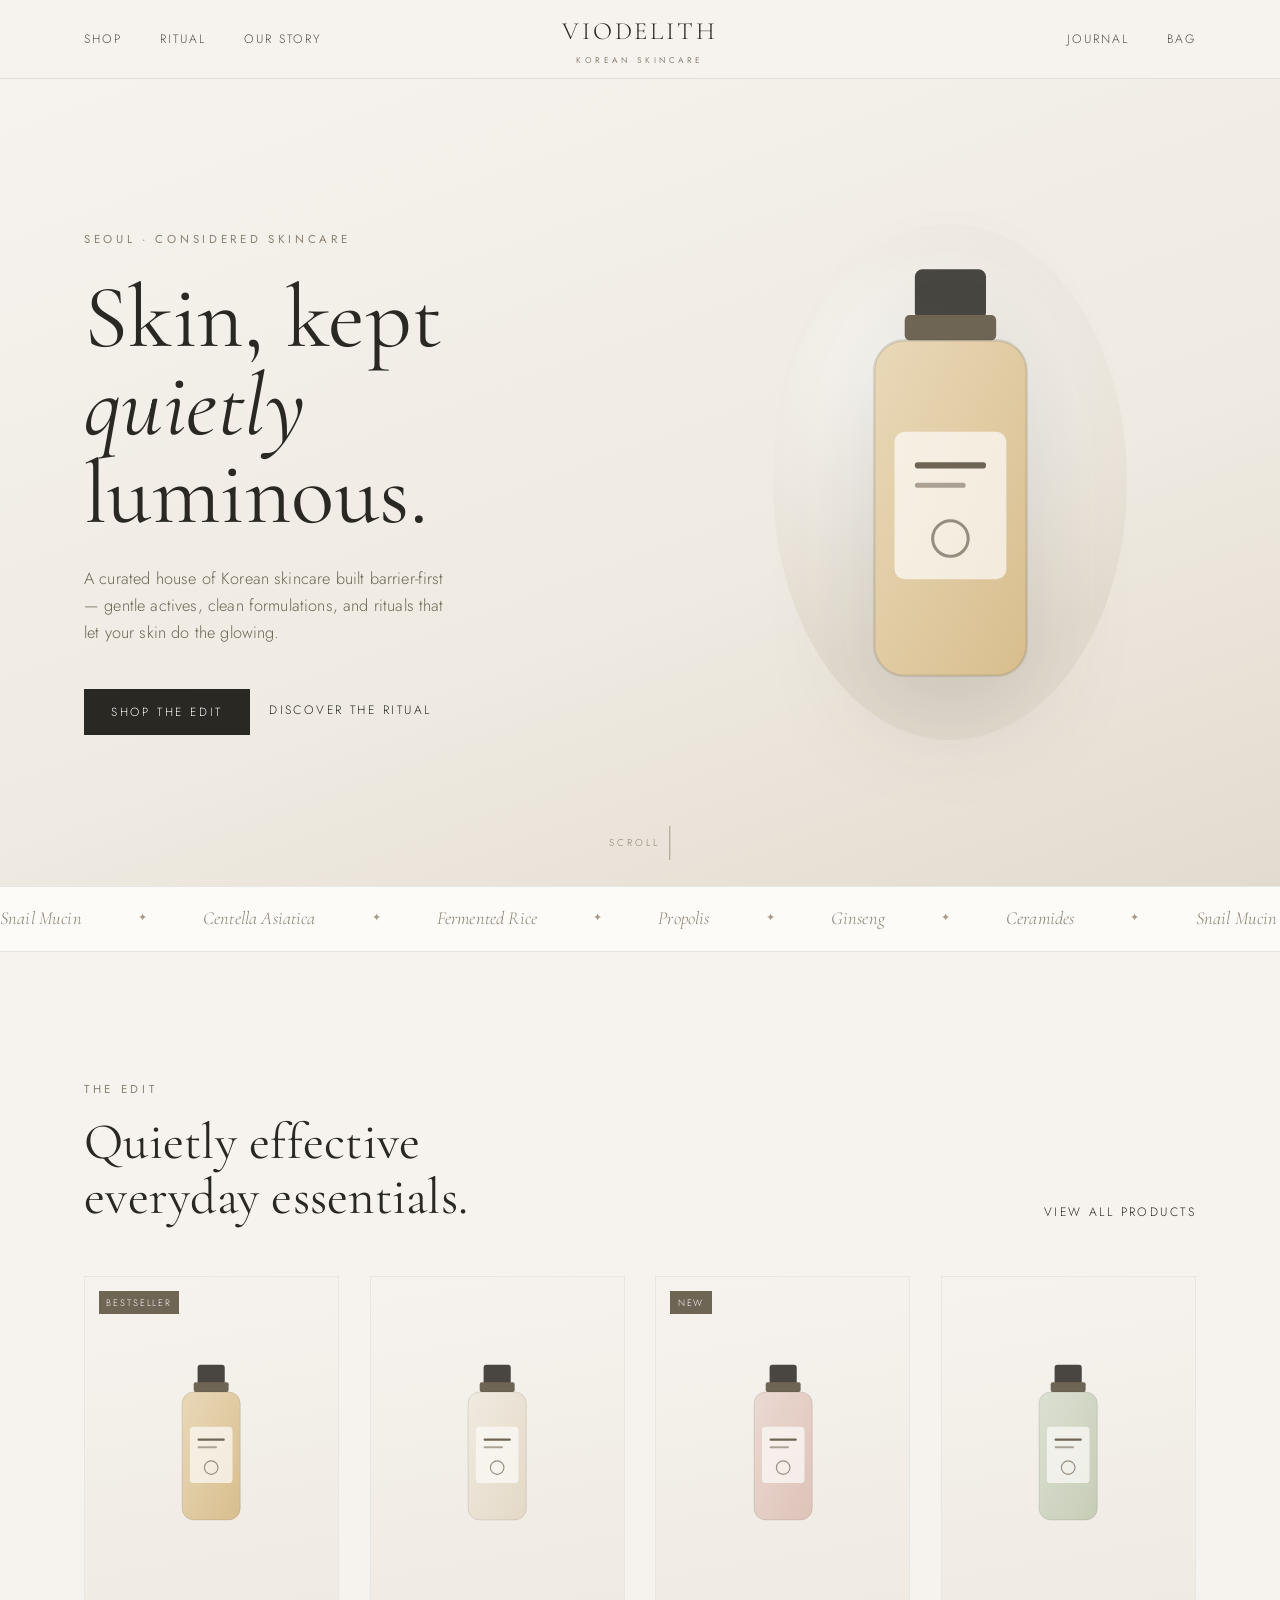
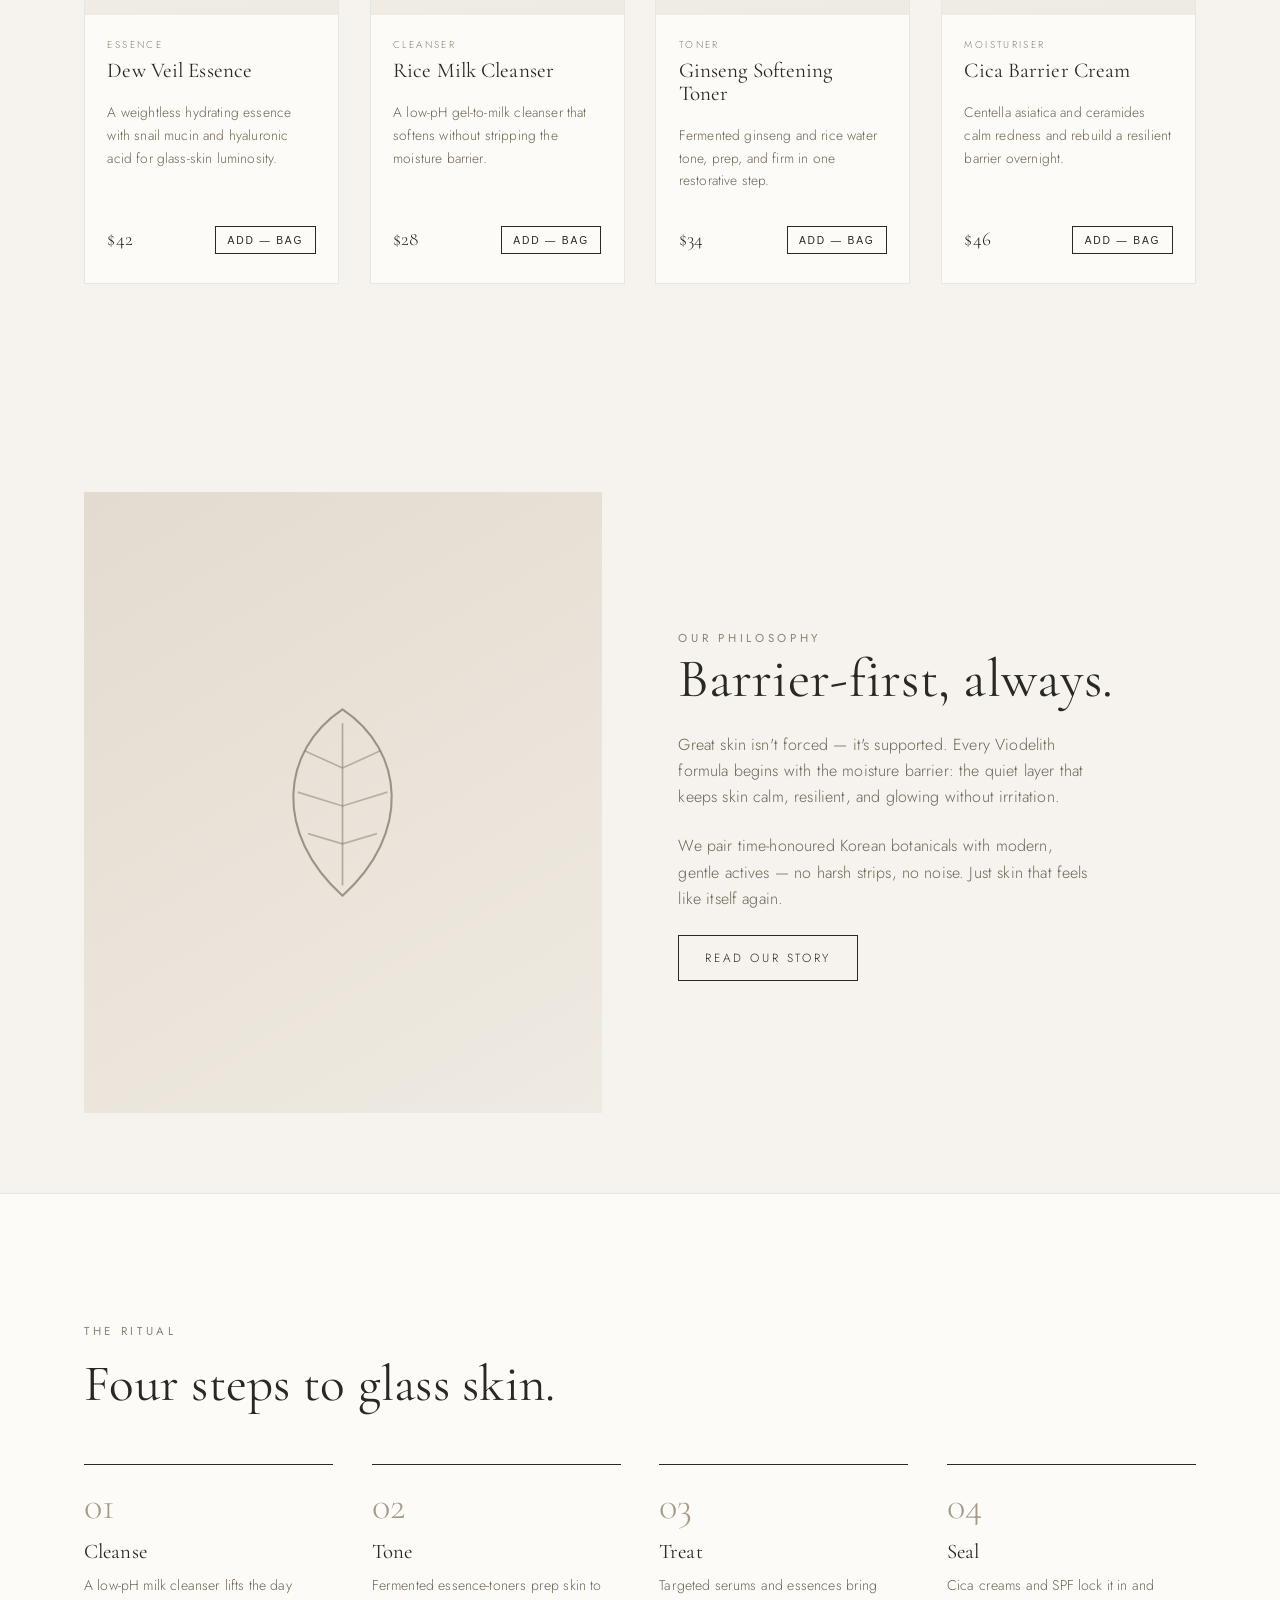
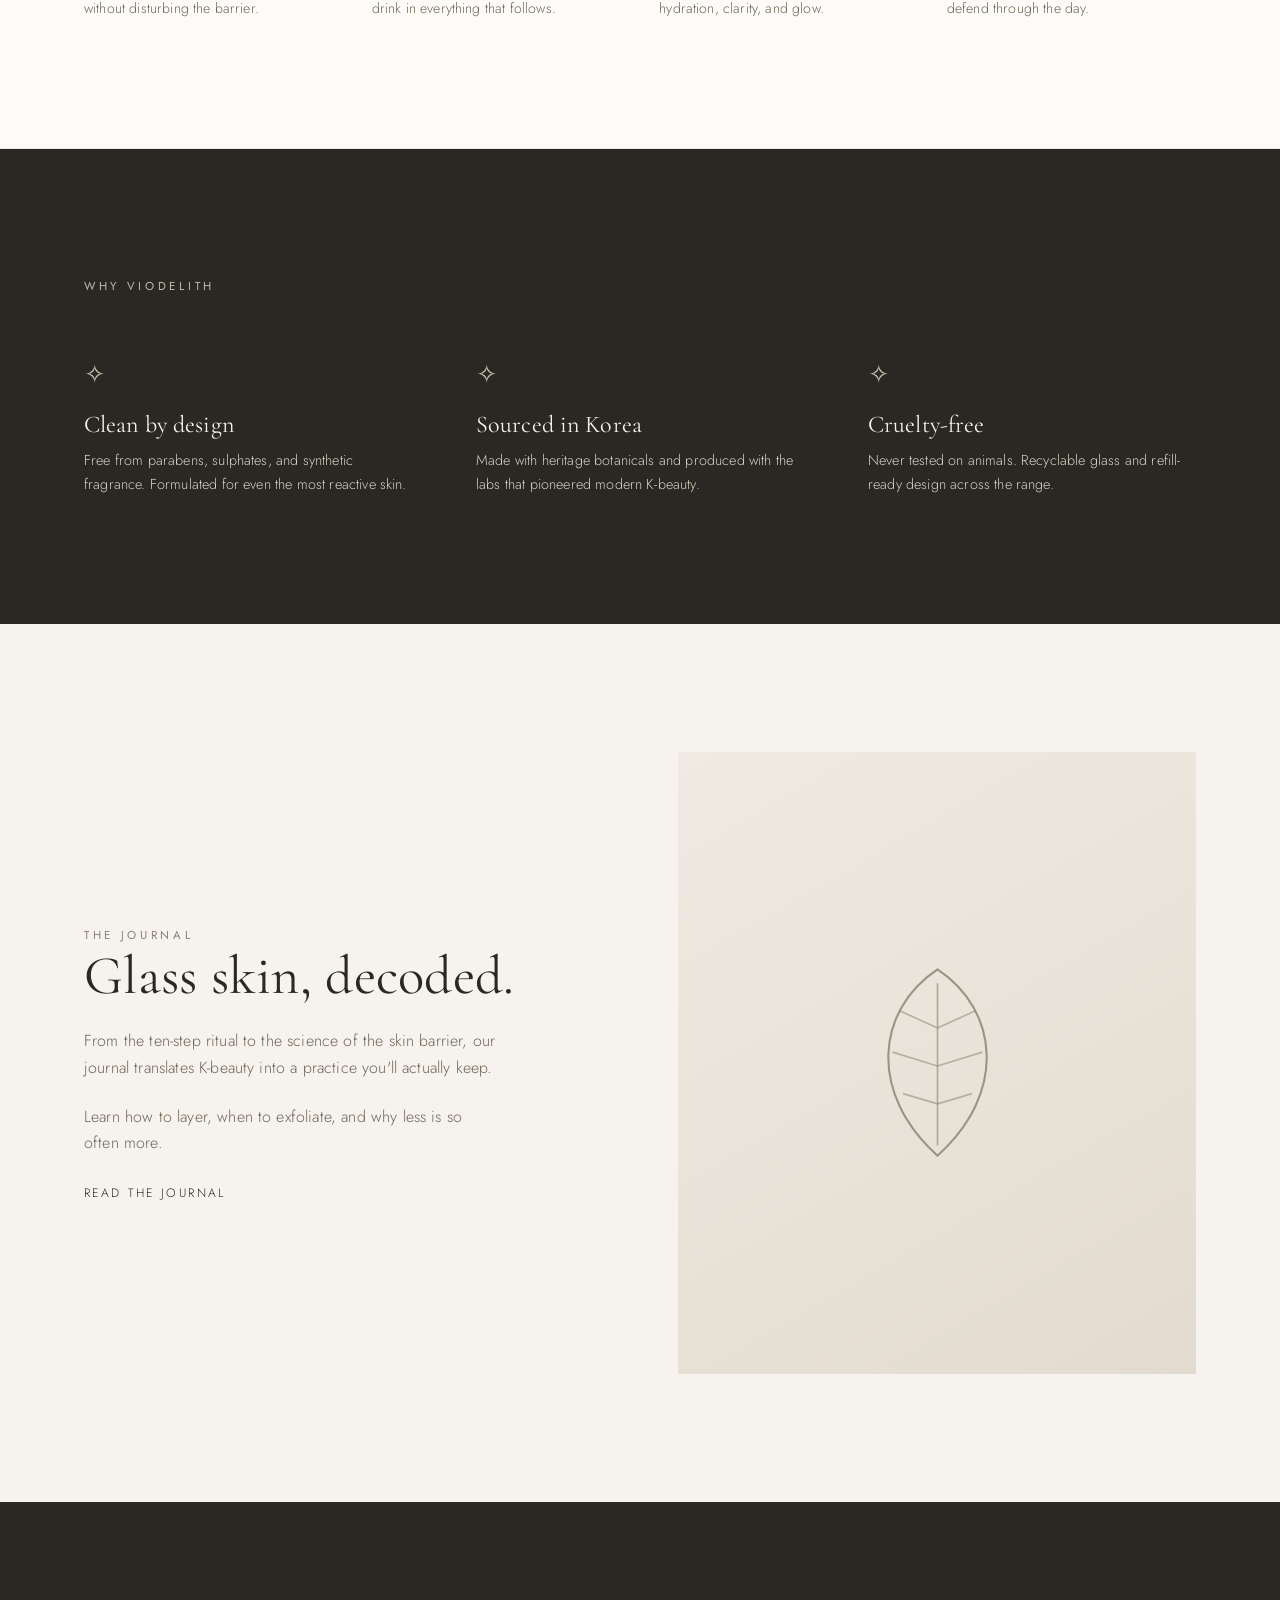
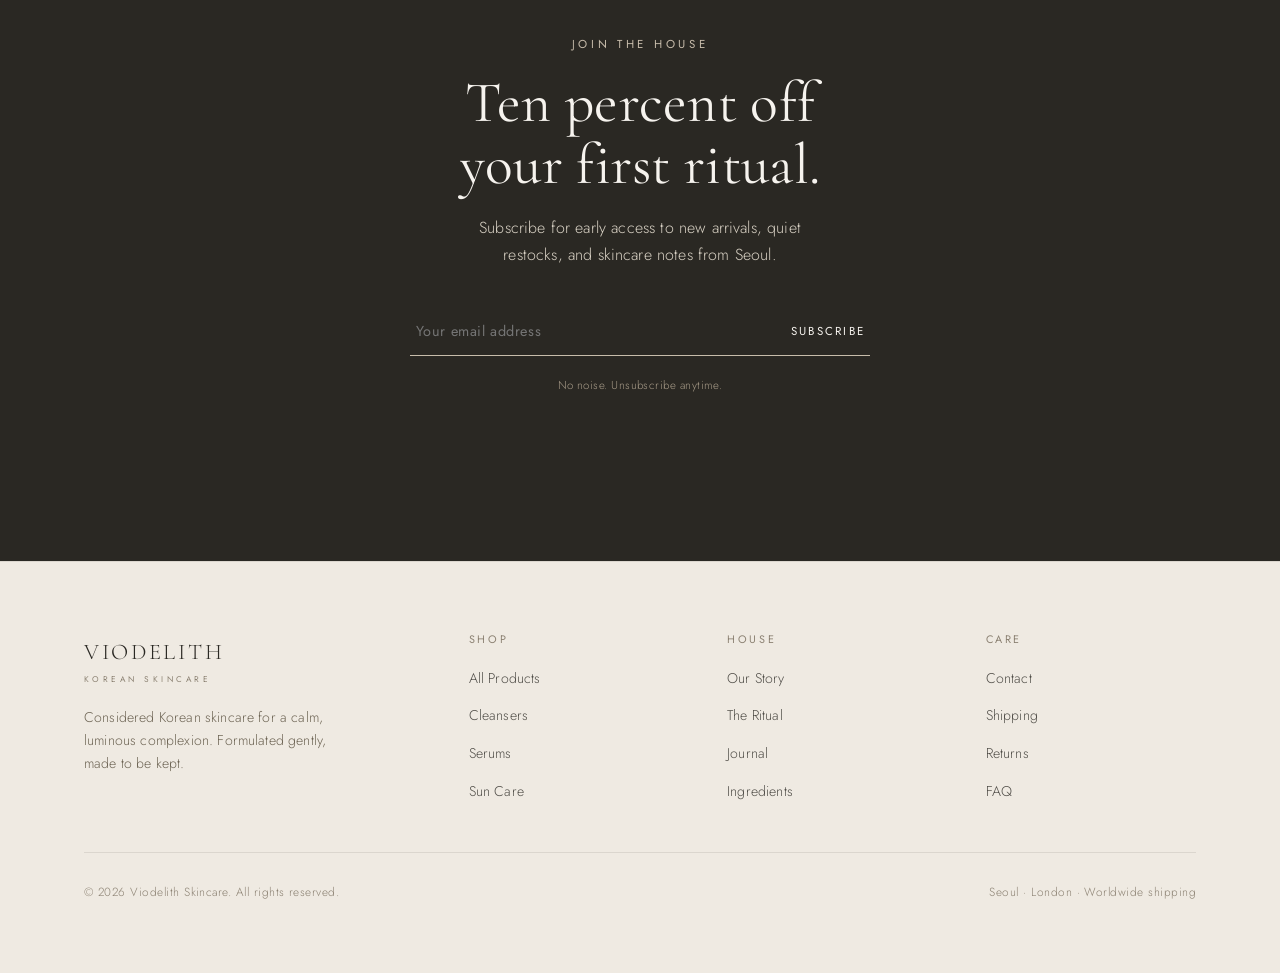
==== index.html @ bed215a4 "Add Viodelith Skincare storefront Build the initial classy, minimal storefront for Viodelith Skincar" ====
<!DOCTYPE html>
<html lang="en">
<head>
  <meta charset="UTF-8" />
  <meta name="viewport" content="width=device-width, initial-scale=1.0" />
  <title>Viodelith Skincare — Considered Korean Skincare</title>
  <meta name="description" content="Viodelith Skincare — a curated house of considered Korean skincare. Barrier-first rituals, clean formulations, quiet luxury." />
  <link rel="preconnect" href="https://fonts.googleapis.com" />
  <link rel="preconnect" href="https://fonts.gstatic.com" crossorigin />
  <link href="https://fonts.googleapis.com/css2?family=Cormorant+Garamond:ital,wght@0,400;0,500;1,400&family=Jost:wght@300;400;500&display=swap" rel="stylesheet" />
  <link rel="stylesheet" href="styles.css" />
  <link rel="icon" href="data:image/svg+xml,<svg xmlns='http://www.w3.org/2000/svg' viewBox='0 0 32 32'><text y='26' font-size='26' font-family='serif'>V</text></svg>" />
</head>
<body>

  <!-- Header -->
  <header class="site-header">
    <nav class="nav wrap" aria-label="Primary">
      <button class="nav__toggle" aria-label="Menu"><span></span><span></span><span></span></button>
      <ul class="nav__links">
        <li><a href="shop.html">Shop</a></li>
        <li><a href="index.html#ritual">Ritual</a></li>
        <li><a href="about.html">Our Story</a></li>
      </ul>
      <a class="brand" href="index.html">Viodelith<small>Korean Skincare</small></a>
      <ul class="nav__links nav__links--right">
        <li><a href="index.html#journal">Journal</a></li>
        <li><a href="shop.html">Bag<span class="cart-count" data-cart-count style="display:none">0</span></a></li>
      </ul>
    </nav>
  </header>

  <!-- Mobile menu -->
  <div class="mobile-menu">
    <ul>
      <li><a href="shop.html">Shop</a></li>
      <li><a href="index.html#ritual">Ritual</a></li>
      <li><a href="about.html">Our Story</a></li>
      <li><a href="index.html#journal">Journal</a></li>
      <li><a href="shop.html">Bag</a></li>
    </ul>
  </div>

  <main>
    <!-- Hero -->
    <section class="hero">
      <div class="hero__inner wrap">
        <div class="hero__copy">
          <span class="eyebrow">Seoul · Considered Skincare</span>
          <h1 class="hero__title">Skin, kept<br /><em>quietly</em> luminous.</h1>
          <p class="hero__lede">A curated house of Korean skincare built barrier-first — gentle actives, clean formulations, and rituals that let your skin do the glowing.</p>
          <div class="hero__actions">
            <a href="shop.html" class="btn">Shop the Edit</a>
            <a href="index.html#ritual" class="link-underline">Discover the Ritual</a>
          </div>
        </div>
        <div class="hero__art" data-bottle="amber"></div>
      </div>
      <div class="hero__scroll">Scroll</div>
    </section>

    <!-- Ticker -->
    <div class="ticker" aria-hidden="true">
      <div class="ticker__track">
        <span>Snail Mucin</span><span>Centella Asiatica</span><span>Fermented Rice</span><span>Propolis</span><span>Ginseng</span><span>Ceramides</span>
        <span>Snail Mucin</span><span>Centella Asiatica</span><span>Fermented Rice</span><span>Propolis</span><span>Ginseng</span><span>Ceramides</span>
      </div>
    </div>

    <!-- Featured products -->
    <section class="section" id="shop">
      <div class="wrap">
        <div class="section__head reveal">
          <div>
            <span class="eyebrow">The Edit</span>
            <h2>Quietly effective<br />everyday essentials.</h2>
          </div>
          <a href="shop.html" class="link-underline">View all products</a>
        </div>
        <div class="grid-products" id="featured-grid"></div>
      </div>
    </section>

    <!-- Editorial split — barrier first -->
    <section class="section section--tight">
      <div class="wrap split">
        <div class="split__media reveal" data-leaf></div>
        <div class="split__copy reveal">
          <span class="eyebrow">Our Philosophy</span>
          <h2>Barrier-first, always.</h2>
          <p>Great skin isn't forced — it's supported. Every Viodelith formula begins with the moisture barrier: the quiet layer that keeps skin calm, resilient, and glowing without irritation.</p>
          <p>We pair time-honoured Korean botanicals with modern, gentle actives — no harsh strips, no noise. Just skin that feels like itself again.</p>
          <a href="about.html" class="btn btn--ghost">Read our story</a>
        </div>
      </div>
    </section>

    <!-- Ritual steps -->
    <section class="section" id="ritual" style="background:var(--white); border-block:1px solid var(--line);">
      <div class="wrap">
        <div class="section__head reveal">
          <div>
            <span class="eyebrow">The Ritual</span>
            <h2>Four steps to glass skin.</h2>
          </div>
        </div>
        <div class="steps">
          <div class="step reveal"><div class="step__num">01</div><h3>Cleanse</h3><p>A low-pH milk cleanser lifts the day without disturbing the barrier.</p></div>
          <div class="step reveal"><div class="step__num">02</div><h3>Tone</h3><p>Fermented essence-toners prep skin to drink in everything that follows.</p></div>
          <div class="step reveal"><div class="step__num">03</div><h3>Treat</h3><p>Targeted serums and essences bring hydration, clarity, and glow.</p></div>
          <div class="step reveal"><div class="step__num">04</div><h3>Seal</h3><p>Cica creams and SPF lock it in and defend through the day.</p></div>
        </div>
      </div>
    </section>

    <!-- Values band -->
    <section class="section band">
      <div class="wrap">
        <div class="section__head reveal" style="margin-bottom:2.6rem;">
          <div><span class="eyebrow" style="color:var(--stone)">Why Viodelith</span></div>
        </div>
        <div class="values">
          <div class="value reveal"><span class="mark">✧</span><h3>Clean by design</h3><p>Free from parabens, sulphates, and synthetic fragrance. Formulated for even the most reactive skin.</p></div>
          <div class="value reveal"><span class="mark">✧</span><h3>Sourced in Korea</h3><p>Made with heritage botanicals and produced with the labs that pioneered modern K-beauty.</p></div>
          <div class="value reveal"><span class="mark">✧</span><h3>Cruelty-free</h3><p>Never tested on animals. Recyclable glass and refill-ready design across the range.</p></div>
        </div>
      </div>
    </section>

    <!-- Journal teaser -->
    <section class="section" id="journal">
      <div class="wrap split split--reverse">
        <div class="split__media reveal" data-leaf style="background:linear-gradient(150deg,var(--paper-2),var(--sand));"></div>
        <div class="split__copy reveal">
          <span class="eyebrow">The Journal</span>
          <h2>Glass skin, decoded.</h2>
          <p>From the ten-step ritual to the science of the skin barrier, our journal translates K-beauty into a practice you'll actually keep.</p>
          <p>Learn how to layer, when to exfoliate, and why less is so often more.</p>
          <a href="#" class="link-underline">Read the Journal</a>
        </div>
      </div>
    </section>

    <!-- Newsletter -->
    <section class="section band">
      <div class="wrap newsletter">
        <span class="eyebrow reveal" style="color:var(--stone)">Join the House</span>
        <h2 class="reveal" style="color:var(--paper); margin-top:1rem;">Ten percent off your first ritual.</h2>
        <p class="reveal" style="color:#d8d1c4;">Subscribe for early access to new arrivals, quiet restocks, and skincare notes from Seoul.</p>
        <form class="newsletter__form reveal" style="border-color:var(--stone);">
          <input type="email" placeholder="Your email address" aria-label="Email address" required style="color:var(--paper);" />
          <button type="submit" style="color:var(--paper);">Subscribe</button>
        </form>
        <p class="newsletter__note reveal" style="color:var(--clay);">No noise. Unsubscribe anytime.</p>
      </div>
    </section>
  </main>

  <!-- Footer -->
  <footer class="site-footer">
    <div class="wrap">
      <div class="footer__grid">
        <div class="footer__brand">
          <a class="brand" href="index.html" style="text-align:left;">Viodelith<small>Korean Skincare</small></a>
          <p>Considered Korean skincare for a calm, luminous complexion. Formulated gently, made to be kept.</p>
        </div>
        <div class="footer__col"><h4>Shop</h4><ul><li><a href="shop.html">All Products</a></li><li><a href="shop.html">Cleansers</a></li><li><a href="shop.html">Serums</a></li><li><a href="shop.html">Sun Care</a></li></ul></div>
        <div class="footer__col"><h4>House</h4><ul><li><a href="about.html">Our Story</a></li><li><a href="index.html#ritual">The Ritual</a></li><li><a href="index.html#journal">Journal</a></li><li><a href="#">Ingredients</a></li></ul></div>
        <div class="footer__col"><h4>Care</h4><ul><li><a href="#">Contact</a></li><li><a href="#">Shipping</a></li><li><a href="#">Returns</a></li><li><a href="#">FAQ</a></li></ul></div>
      </div>
      <div class="footer__bottom">
        <span>© <span id="year">2026</span> Viodelith Skincare. All rights reserved.</span>
        <span>Seoul · London · Worldwide shipping</span>
      </div>
    </div>
  </footer>

  <script src="script.js"></script>
</body>
</html>
---- styles.css ----
/* =========================================================
   Viodelith Skincare — Core Styles
   A classy, minimal K-beauty storefront.
   Neutral, warm-paper palette. Serif display + clean sans.
   ========================================================= */

:root {
  /* Palette — warm neutrals */
  --paper:      #F6F3EE;
  --paper-2:    #EFEAE2;
  --sand:       #E3DBCF;
  --stone:      #C7BCAB;
  --clay:       #A79B88;
  --taupe:      #8B8172;
  --ink:        #2A2823;
  --ink-soft:   #55504733;
  --line:       #2a28231a;
  --accent:     #6E6555; /* muted bronze-taupe */
  --white:      #FCFBF8;

  /* Type */
  --serif: "Cormorant Garamond", "Cormorant", Georgia, "Times New Roman", serif;
  --sans:  "Jost", "Inter", system-ui, -apple-system, "Segoe UI", sans-serif;

  /* Metrics */
  --wrap: 1240px;
  --gutter: clamp(1.25rem, 5vw, 4rem);
  --radius: 2px;
  --ease: cubic-bezier(0.22, 1, 0.36, 1);
}

* { box-sizing: border-box; }

html { scroll-behavior: smooth; }

body {
  margin: 0;
  background: var(--paper);
  color: var(--ink);
  font-family: var(--sans);
  font-size: 16px;
  line-height: 1.65;
  font-weight: 300;
  letter-spacing: 0.01em;
  -webkit-font-smoothing: antialiased;
  text-rendering: optimizeLegibility;
}

img { max-width: 100%; display: block; }

a { color: inherit; text-decoration: none; }

h1, h2, h3, h4 {
  font-family: var(--serif);
  font-weight: 400;
  line-height: 1.08;
  margin: 0;
  letter-spacing: 0.005em;
}

.wrap {
  max-width: var(--wrap);
  margin-inline: auto;
  padding-inline: var(--gutter);
}

.eyebrow {
  font-family: var(--sans);
  font-size: 0.72rem;
  letter-spacing: 0.32em;
  text-transform: uppercase;
  font-weight: 400;
  color: var(--taupe);
}

/* ---------- Buttons ---------- */
.btn {
  display: inline-flex;
  align-items: center;
  gap: 0.6em;
  font-family: var(--sans);
  font-size: 0.74rem;
  letter-spacing: 0.22em;
  text-transform: uppercase;
  padding: 1.05em 2.2em;
  border: 1px solid var(--ink);
  background: var(--ink);
  color: var(--white);
  cursor: pointer;
  transition: background .5s var(--ease), color .5s var(--ease), border-color .5s var(--ease);
}
.btn:hover { background: transparent; color: var(--ink); }

.btn--ghost {
  background: transparent;
  color: var(--ink);
  border-color: var(--ink);
}
.btn--ghost:hover { background: var(--ink); color: var(--white); }

.link-underline {
  position: relative;
  font-size: 0.76rem;
  letter-spacing: 0.2em;
  text-transform: uppercase;
  padding-bottom: 3px;
}
.link-underline::after {
  content: "";
  position: absolute;
  left: 0; bottom: 0;
  width: 100%; height: 1px;
  background: currentColor;
  transform: scaleX(0);
  transform-origin: right;
  transition: transform .5s var(--ease);
}
.link-underline:hover::after { transform: scaleX(1); transform-origin: left; }

/* =========================================================
   Header
   ========================================================= */
.site-header {
  position: sticky;
  top: 0;
  z-index: 50;
  background: color-mix(in srgb, var(--paper) 85%, transparent);
  backdrop-filter: blur(12px);
  border-bottom: 1px solid var(--line);
}
.nav {
  display: grid;
  grid-template-columns: 1fr auto 1fr;
  align-items: center;
  height: 78px;
}
.nav__links {
  display: flex;
  gap: 2.4rem;
  list-style: none;
  margin: 0; padding: 0;
  font-size: 0.76rem;
  letter-spacing: 0.16em;
  text-transform: uppercase;
}
.nav__links a { position: relative; padding: 4px 0; color: var(--ink); opacity: .8; transition: opacity .3s; }
.nav__links a:hover { opacity: 1; }
.nav__links--right { justify-content: flex-end; }

.brand {
  font-family: var(--serif);
  font-size: 1.55rem;
  letter-spacing: 0.12em;
  text-align: center;
  text-transform: uppercase;
  white-space: nowrap;
}
.brand small {
  display: block;
  font-family: var(--sans);
  font-size: 0.52rem;
  letter-spacing: 0.42em;
  color: var(--taupe);
  margin-top: 2px;
  font-weight: 400;
}

.nav__toggle { display: none; }
.mobile-menu { display: none; }

/* =========================================================
   Hero
   ========================================================= */
.hero {
  position: relative;
  min-height: 88vh;
  display: flex;
  align-items: center;
  overflow: hidden;
  background: linear-gradient(160deg, var(--paper) 0%, var(--paper-2) 60%, var(--sand) 100%);
}
.hero__inner {
  display: grid;
  grid-template-columns: 1.05fr 0.95fr;
  gap: clamp(2rem, 6vw, 6rem);
  align-items: center;
  width: 100%;
  padding-block: clamp(3rem, 8vw, 6rem);
}
.hero__copy .eyebrow { display: block; margin-bottom: 1.6rem; }
.hero__title {
  font-size: clamp(2.8rem, 7vw, 5.6rem);
  line-height: 0.98;
}
.hero__title em { font-style: italic; }
.hero__lede {
  max-width: 40ch;
  margin: 1.8rem 0 2.6rem;
  color: var(--accent);
  font-size: 1.02rem;
}
.hero__actions { display: flex; gap: 1.2rem; flex-wrap: wrap; align-items: center; }

.hero__art {
  position: relative;
  aspect-ratio: 4 / 5;
  display: flex;
  align-items: center;
  justify-content: center;
}
.hero__art .bottle { width: min(62%, 340px); height: auto; filter: drop-shadow(0 30px 50px rgba(42,40,35,.15)); }
.hero__art::before {
  content: "";
  position: absolute;
  inset: 8% 14%;
  border-radius: 50%;
  background: radial-gradient(circle at 40% 30%, var(--white), var(--sand) 70%);
  z-index: 0;
}
.hero__art .bottle { position: relative; z-index: 1; }

.hero__scroll {
  position: absolute;
  bottom: 1.6rem;
  left: 50%;
  transform: translateX(-50%);
  font-size: 0.62rem;
  letter-spacing: 0.3em;
  text-transform: uppercase;
  color: var(--taupe);
  display: flex;
  align-items: center;
  gap: .6rem;
}
.hero__scroll::after { content: ""; width: 1px; height: 34px; background: var(--clay); animation: drop 2.2s var(--ease) infinite; }
@keyframes drop { 0%,100% { transform: scaleY(.3); opacity:.3; } 50% { transform: scaleY(1); opacity: 1;} }

/* =========================================================
   Marquee ticker
   ========================================================= */
.ticker {
  border-block: 1px solid var(--line);
  overflow: hidden;
  background: var(--white);
}
.ticker__track {
  display: flex;
  gap: 3.5rem;
  white-space: nowrap;
  padding-block: 1.05rem;
  animation: scroll-x 34s linear infinite;
}
.ticker__track span {
  font-family: var(--serif);
  font-size: 1.15rem;
  font-style: italic;
  color: var(--taupe);
  display: inline-flex;
  align-items: center;
  gap: 3.5rem;
}
.ticker__track span::after { content: "✦"; font-style: normal; font-size: .7rem; color: var(--clay); }
@keyframes scroll-x { to { transform: translateX(-50%); } }

/* =========================================================
   Section scaffolding
   ========================================================= */
.section { padding-block: clamp(4rem, 10vw, 8rem); }
.section--tight { padding-block: clamp(3rem, 7vw, 5rem); }

.section__head {
  display: flex;
  align-items: flex-end;
  justify-content: space-between;
  gap: 2rem;
  margin-bottom: 3.2rem;
  flex-wrap: wrap;
}
.section__head h2 { font-size: clamp(2rem, 4.5vw, 3.2rem); }
.section__head .eyebrow { display: block; margin-bottom: 1rem; }

/* =========================================================
   Product grid
   ========================================================= */
.grid-products {
  display: grid;
  grid-template-columns: repeat(4, 1fr);
  gap: clamp(1rem, 2.4vw, 2rem);
}
.card {
  background: var(--white);
  border: 1px solid var(--line);
  display: flex;
  flex-direction: column;
  transition: transform .6s var(--ease), box-shadow .6s var(--ease);
}
.card:hover { transform: translateY(-6px); box-shadow: 0 26px 50px -30px rgba(42,40,35,.35); }
.card__media {
  position: relative;
  aspect-ratio: 3 / 4;
  display: flex;
  align-items: center;
  justify-content: center;
  background: linear-gradient(170deg, var(--paper) 0%, var(--paper-2) 100%);
  overflow: hidden;
}
.card__media .bottle { width: 46%; transition: transform .8s var(--ease); }
.card:hover .card__media .bottle { transform: translateY(-6px) scale(1.04); }
.card__tag {
  position: absolute;
  top: 14px; left: 14px;
  font-size: 0.58rem;
  letter-spacing: 0.2em;
  text-transform: uppercase;
  color: var(--white);
  background: var(--accent);
  padding: .4em .8em;
}
.card__body { padding: 1.4rem 1.4rem 1.7rem; display: flex; flex-direction: column; gap: .35rem; flex: 1; }
.card__cat { font-size: 0.62rem; letter-spacing: 0.24em; text-transform: uppercase; color: var(--taupe); }
.card__name { font-family: var(--serif); font-size: 1.32rem; }
.card__desc { font-size: 0.86rem; color: var(--accent); flex: 1; }
.card__foot { display: flex; align-items: center; justify-content: space-between; margin-top: .8rem; }
.card__price { font-family: var(--serif); font-size: 1.2rem; }
.card__add {
  font-size: 0.64rem;
  letter-spacing: 0.18em;
  text-transform: uppercase;
  border: 1px solid var(--ink);
  background: transparent;
  color: var(--ink);
  padding: .7em 1.1em;
  cursor: pointer;
  transition: background .4s var(--ease), color .4s var(--ease);
}
.card__add:hover { background: var(--ink); color: var(--white); }

/* =========================================================
   Editorial split
   ========================================================= */
.split {
  display: grid;
  grid-template-columns: 1fr 1fr;
  align-items: center;
  gap: clamp(2rem, 6vw, 5rem);
}
.split--reverse .split__media { order: 2; }
.split__media {
  aspect-ratio: 5 / 6;
  background: linear-gradient(150deg, var(--sand), var(--paper-2));
  position: relative;
  display: flex;
  align-items: center;
  justify-content: center;
}
.split__media .leaf { width: 40%; opacity: .9; }
.split__copy h2 { font-size: clamp(2rem, 4.5vw, 3.4rem); margin-bottom: 1.4rem; }
.split__copy p { color: var(--accent); margin: 0 0 1.4rem; max-width: 46ch; }

/* ---------- Ritual steps ---------- */
.steps { display: grid; grid-template-columns: repeat(4, 1fr); gap: clamp(1.4rem, 3vw, 2.6rem); }
.step { border-top: 1px solid var(--ink); padding-top: 1.4rem; }
.step__num { font-family: var(--serif); font-size: 2.4rem; color: var(--clay); line-height: 1; }
.step h3 { font-size: 1.3rem; margin: 1rem 0 .6rem; }
.step p { font-size: 0.88rem; color: var(--accent); margin: 0; }

/* =========================================================
   Values band
   ========================================================= */
.band { background: var(--ink); color: var(--paper); }
.band .values { display: grid; grid-template-columns: repeat(3, 1fr); gap: clamp(2rem,5vw,4rem); }
.value h3 { font-size: 1.5rem; margin-bottom: .7rem; color: var(--paper); }
.value p { color: #d8d1c4; font-size: 0.9rem; margin: 0; }
.value .mark { font-size: 1.6rem; color: var(--stone); margin-bottom: 1rem; display: block; }

/* =========================================================
   Newsletter
   ========================================================= */
.newsletter { text-align: center; }
.newsletter h2 { font-size: clamp(2.2rem, 5vw, 3.6rem); max-width: 16ch; margin-inline: auto; }
.newsletter p { color: var(--accent); max-width: 42ch; margin: 1.2rem auto 2.4rem; }
.newsletter__form {
  display: flex;
  max-width: 460px;
  margin-inline: auto;
  border-bottom: 1px solid var(--ink);
}
.newsletter__form input {
  flex: 1;
  border: 0;
  background: transparent;
  padding: 1em .4em;
  font-family: var(--sans);
  font-size: 0.9rem;
  color: var(--ink);
  letter-spacing: .04em;
}
.newsletter__form input:focus { outline: none; }
.newsletter__form button {
  border: 0;
  background: transparent;
  font-family: var(--sans);
  font-size: 0.72rem;
  letter-spacing: 0.2em;
  text-transform: uppercase;
  cursor: pointer;
  color: var(--ink);
  padding: 0 .4em;
}
.newsletter__note { font-size: .72rem; color: var(--taupe); margin-top: 1.2rem; letter-spacing: .04em; }

/* =========================================================
   Footer
   ========================================================= */
.site-footer { background: var(--paper-2); border-top: 1px solid var(--line); padding-block: clamp(3rem,6vw,4.5rem); }
.footer__grid {
  display: grid;
  grid-template-columns: 1.6fr 1fr 1fr 1fr;
  gap: clamp(1.6rem, 4vw, 3rem);
  margin-bottom: 3rem;
}
.footer__brand .brand { text-align: left; font-size: 1.4rem; }
.footer__brand p { color: var(--accent); font-size: .88rem; max-width: 32ch; margin-top: 1.2rem; }
.footer col, .footer__col h4 {
  font-family: var(--sans);
  font-size: 0.68rem;
  letter-spacing: 0.24em;
  text-transform: uppercase;
  color: var(--taupe);
  margin-bottom: 1.2rem;
  font-weight: 400;
}
.footer__col ul { list-style: none; margin: 0; padding: 0; display: grid; gap: .7rem; }
.footer__col a { font-size: 0.88rem; color: var(--ink); opacity: .8; transition: opacity .3s; }
.footer__col a:hover { opacity: 1; }
.footer__bottom {
  display: flex;
  justify-content: space-between;
  align-items: center;
  border-top: 1px solid var(--line);
  padding-top: 1.8rem;
  font-size: 0.74rem;
  color: var(--taupe);
  letter-spacing: .04em;
  flex-wrap: wrap;
  gap: 1rem;
}

/* =========================================================
   Page hero (interior pages)
   ========================================================= */
.page-hero {
  padding-block: clamp(3.5rem, 8vw, 6rem) clamp(2rem,4vw,3rem);
  text-align: center;
  background: linear-gradient(160deg, var(--paper) 0%, var(--paper-2) 100%);
  border-bottom: 1px solid var(--line);
}
.page-hero h1 { font-size: clamp(2.6rem, 6vw, 4.6rem); margin-block: 1rem .8rem; }
.page-hero p { color: var(--accent); max-width: 52ch; margin-inline: auto; }

/* Filters (shop) */
.filters {
  display: flex;
  gap: .6rem;
  flex-wrap: wrap;
  justify-content: center;
  margin-bottom: 3rem;
}
.filters button {
  font-family: var(--sans);
  font-size: 0.7rem;
  letter-spacing: 0.18em;
  text-transform: uppercase;
  padding: .8em 1.4em;
  border: 1px solid var(--line);
  background: transparent;
  color: var(--taupe);
  cursor: pointer;
  transition: all .4s var(--ease);
}
.filters button:hover { color: var(--ink); border-color: var(--clay); }
.filters button.is-active { background: var(--ink); color: var(--white); border-color: var(--ink); }

/* About story */
.prose { max-width: 62ch; margin-inline: auto; }
.prose p { color: var(--accent); margin: 0 0 1.5rem; font-size: 1.02rem; }
.prose h2 { font-size: clamp(1.8rem,4vw,2.6rem); margin: 2.6rem 0 1.2rem; }
.stat-row { display: grid; grid-template-columns: repeat(3,1fr); gap: 2rem; text-align: center; }
.stat .n { font-family: var(--serif); font-size: clamp(2.6rem,6vw,4rem); color: var(--ink); line-height: 1; }
.stat .l { font-size: .72rem; letter-spacing: .2em; text-transform: uppercase; color: var(--taupe); margin-top: .8rem; }

/* =========================================================
   Reveal on scroll
   ========================================================= */
.reveal { opacity: 0; transform: translateY(26px); transition: opacity 1s var(--ease), transform 1s var(--ease); }
.reveal.is-in { opacity: 1; transform: none; }

/* =========================================================
   Cart drawer + toast
   ========================================================= */
.cart-count {
  display: inline-flex;
  min-width: 18px;
  height: 18px;
  align-items: center;
  justify-content: center;
  background: var(--ink);
  color: var(--white);
  border-radius: 50%;
  font-size: 0.6rem;
  margin-left: .5em;
  letter-spacing: 0;
  font-family: var(--sans);
}
.toast {
  position: fixed;
  bottom: 2rem; left: 50%;
  transform: translate(-50%, 140%);
  background: var(--ink);
  color: var(--white);
  padding: 1em 1.8em;
  font-size: 0.74rem;
  letter-spacing: 0.16em;
  text-transform: uppercase;
  z-index: 120;
  transition: transform .6s var(--ease);
}
.toast.is-show { transform: translate(-50%, 0); }

/* =========================================================
   Responsive
   ========================================================= */
@media (max-width: 1024px) {
  .grid-products { grid-template-columns: repeat(3, 1fr); }
  .steps { grid-template-columns: repeat(2, 1fr); }
  .footer__grid { grid-template-columns: 1fr 1fr; }
}
@media (max-width: 760px) {
  .nav { grid-template-columns: auto 1fr auto; height: 66px; }
  .nav__links { display: none; }
  .nav__toggle {
    display: inline-flex;
    flex-direction: column;
    gap: 5px;
    background: none;
    border: 0;
    cursor: pointer;
    padding: 8px 0;
  }
  .nav__toggle span { width: 24px; height: 1px; background: var(--ink); display: block; }
  .brand { text-align: left; }
  .nav__links--right { display: none; }

  .mobile-menu {
    display: block;
    position: fixed;
    inset: 66px 0 auto 0;
    background: var(--paper);
    border-bottom: 1px solid var(--line);
    transform: translateY(-120%);
    transition: transform .5s var(--ease);
    z-index: 40;
  }
  .mobile-menu.is-open { transform: translateY(0); }
  .mobile-menu ul { list-style: none; margin: 0; padding: 1.5rem var(--gutter) 2rem; display: grid; gap: 1.2rem; }
  .mobile-menu a { font-size: 1rem; letter-spacing: .12em; text-transform: uppercase; }

  .hero__inner { grid-template-columns: 1fr; text-align: left; }
  .hero__art { order: -1; aspect-ratio: 1/1; }
  .hero { min-height: auto; padding-block: 2rem; }

  .grid-products { grid-template-columns: repeat(2, 1fr); }
  .split { grid-template-columns: 1fr; }
  .split--reverse .split__media { order: 0; }
  .band .values { grid-template-columns: 1fr; }
  .steps { grid-template-columns: 1fr; }
  .footer__grid { grid-template-columns: 1fr 1fr; }
  .footer__brand { grid-column: 1 / -1; }
  .stat-row { grid-template-columns: 1fr; gap: 2.4rem; }
}
@media (max-width: 460px) {
  .grid-products { grid-template-columns: 1fr; }
  .hero__actions { flex-direction: column; align-items: stretch; }
  .hero__actions .btn { justify-content: center; }
}

@media (prefers-reduced-motion: reduce) {
  * { animation: none !important; scroll-behavior: auto; }
  .reveal { opacity: 1; transform: none; transition: none; }
}
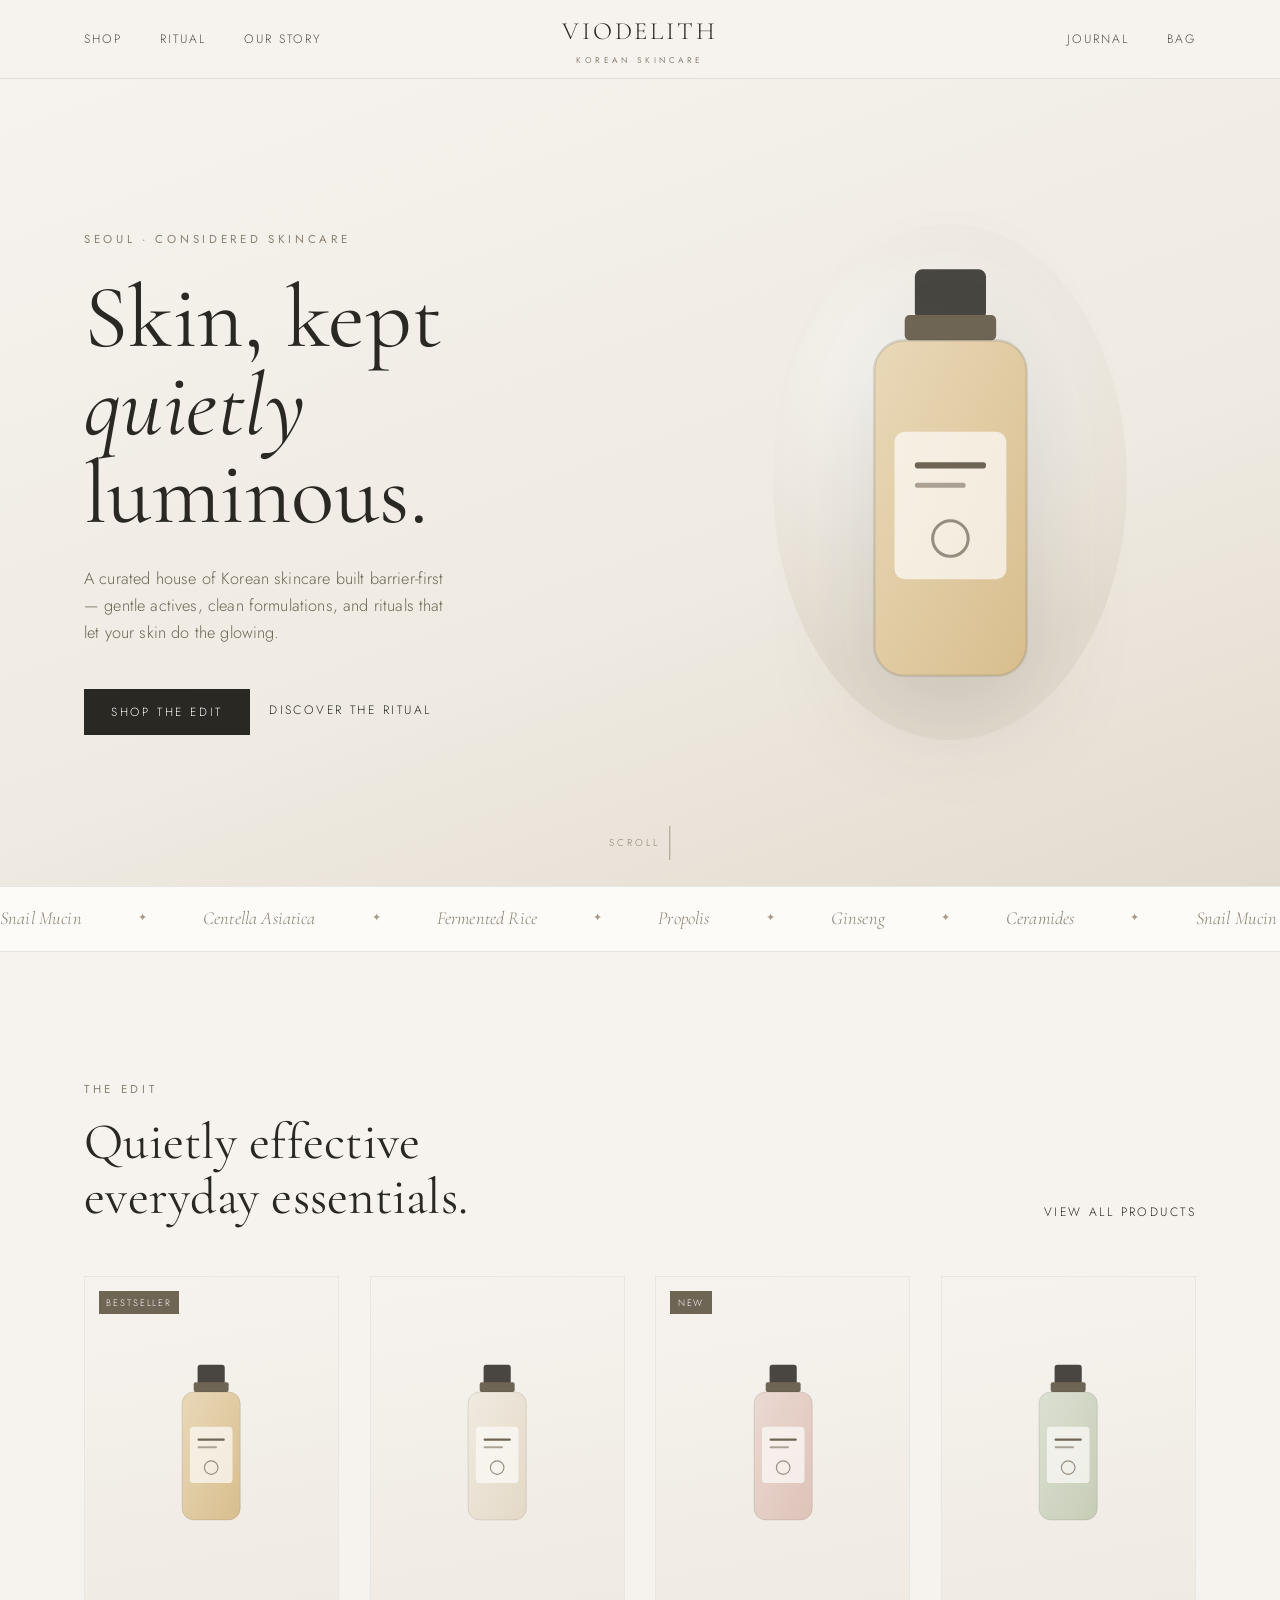
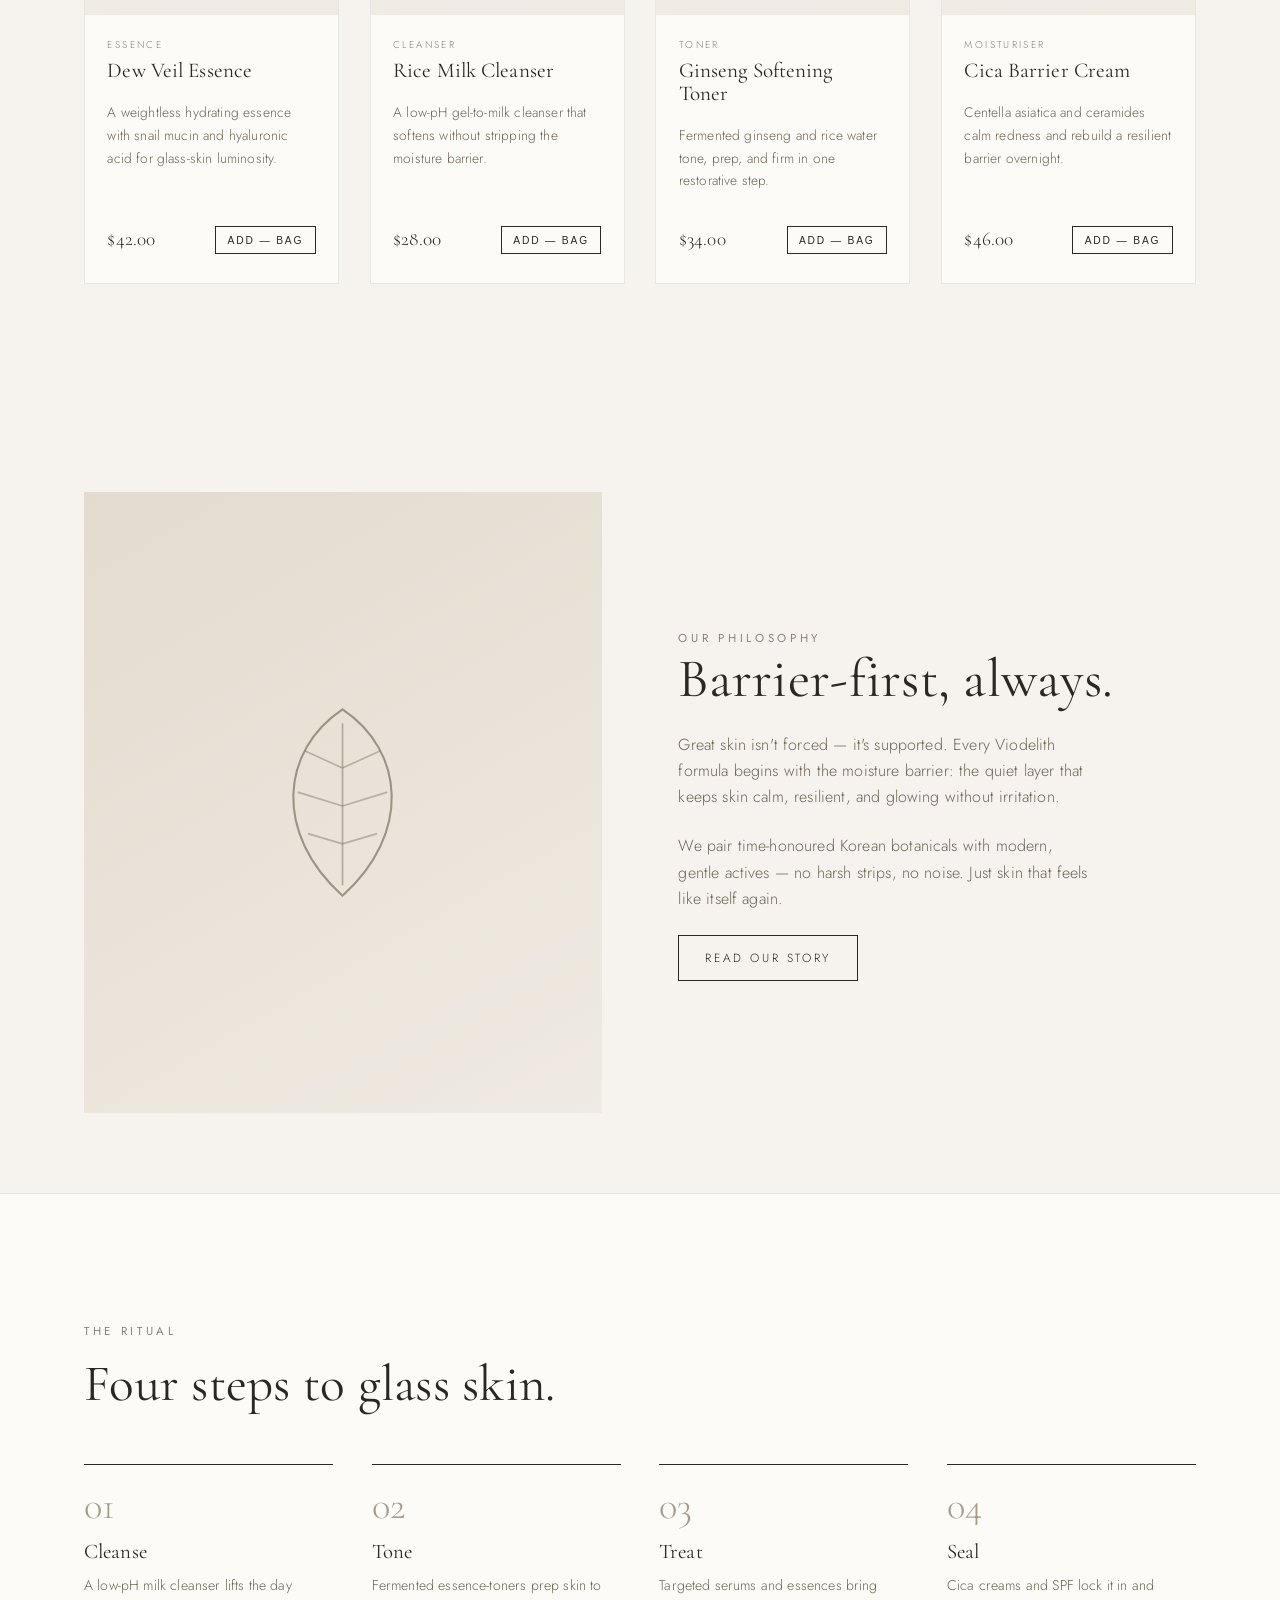
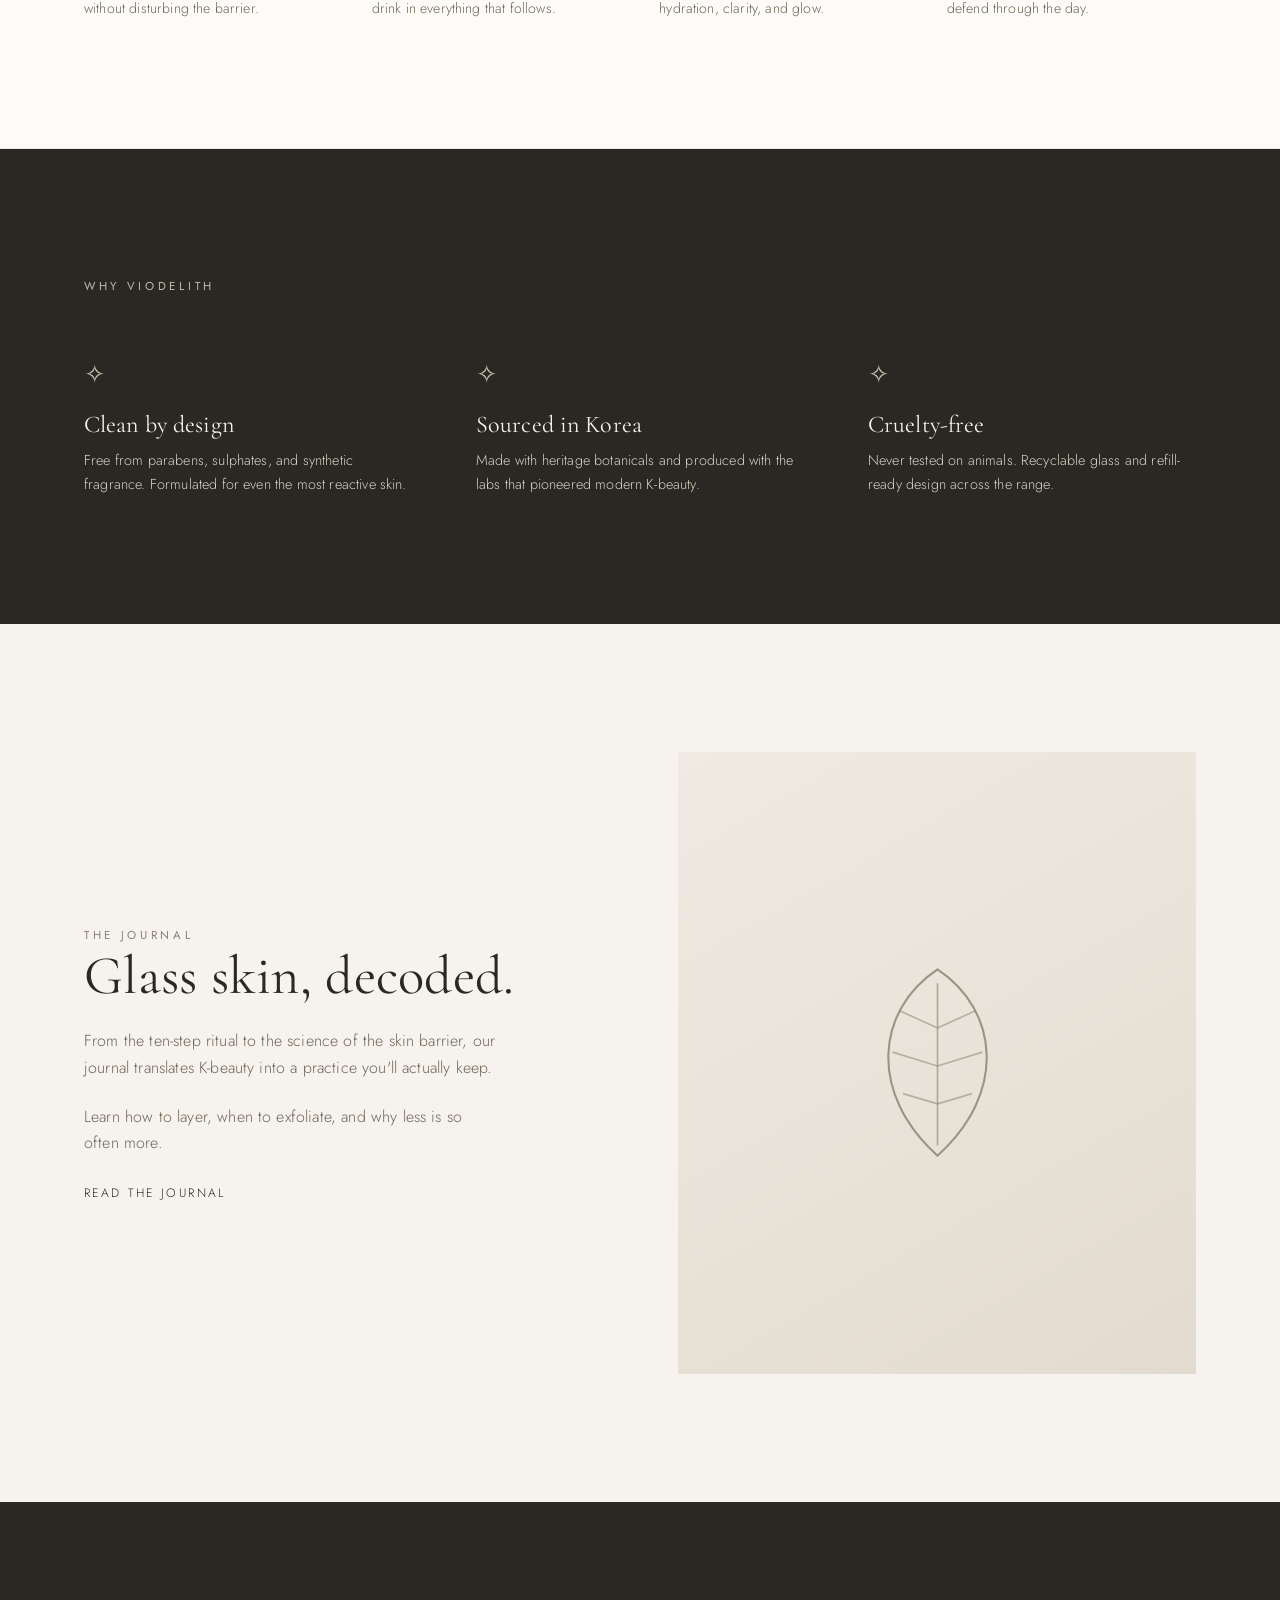
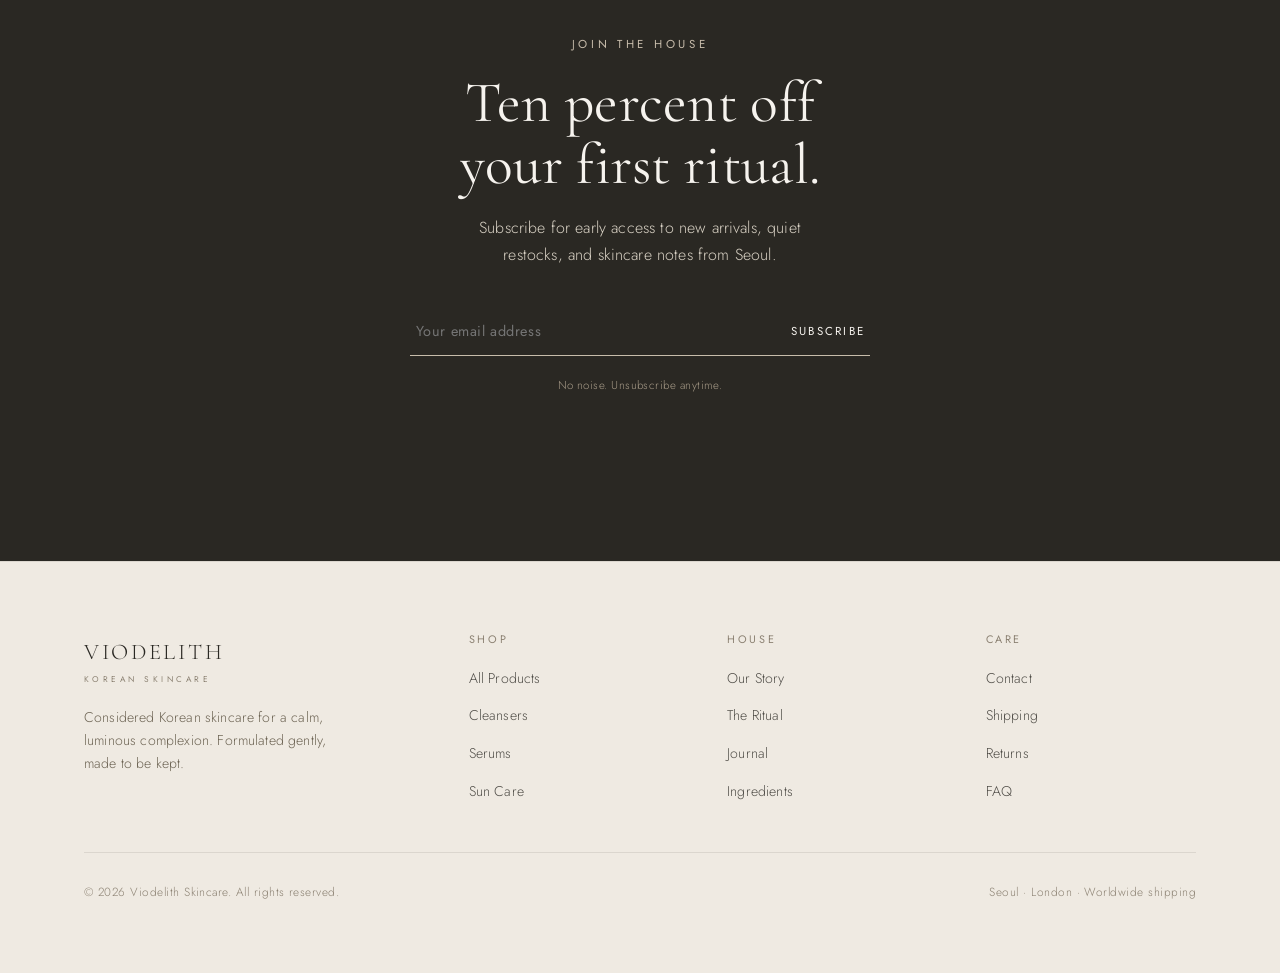
==== commit 6955d2f2: "Add Shopify-ready commerce layer with cart drawer Introduce a commerce adapter so the storefront wor" ====
--- a/index.html
+++ b/index.html
@@ -25,7 +25,7 @@
       <a class="brand" href="index.html">Viodelith<small>Korean Skincare</small></a>
       <ul class="nav__links nav__links--right">
         <li><a href="index.html#journal">Journal</a></li>
-        <li><a href="shop.html">Bag<span class="cart-count" data-cart-count style="display:none">0</span></a></li>
+        <li><a href="#" data-cart-open>Bag<span class="cart-count" data-cart-count style="display:none">0</span></a></li>
       </ul>
     </nav>
   </header>
@@ -37,7 +37,7 @@
       <li><a href="index.html#ritual">Ritual</a></li>
       <li><a href="about.html">Our Story</a></li>
       <li><a href="index.html#journal">Journal</a></li>
-      <li><a href="shop.html">Bag</a></li>
+      <li><a href="#" data-cart-open>Bag</a></li>
     </ul>
   </div>
 
@@ -175,6 +175,8 @@
     </div>
   </footer>
 
+  <script src="config.js"></script>
+  <script src="commerce.js"></script>
   <script src="script.js"></script>
 </body>
 </html>
--- a/styles.css
+++ b/styles.css
@@ -526,6 +526,57 @@
   transition: transform .6s var(--ease);
 }
 .toast.is-show { transform: translate(-50%, 0); }
+
+/* Product image (Shopify-backed catalogue) */
+.card__img { width: 100%; height: 100%; object-fit: cover; }
+
+/* ---- Cart drawer ---- */
+.cart-scrim {
+  position: fixed; inset: 0; z-index: 90;
+  background: rgba(42,40,35,.38);
+  opacity: 0; visibility: hidden;
+  transition: opacity .5s var(--ease), visibility .5s var(--ease);
+}
+.cart-scrim.is-open { opacity: 1; visibility: visible; }
+.cart-drawer {
+  position: fixed; top: 0; right: 0; z-index: 100;
+  width: min(420px, 100%); height: 100%;
+  background: var(--paper);
+  border-left: 1px solid var(--line);
+  transform: translateX(100%);
+  transition: transform .5s var(--ease);
+  display: flex; flex-direction: column;
+}
+.cart-drawer.is-open { transform: translateX(0); box-shadow: -30px 0 60px -30px rgba(42,40,35,.4); }
+.cart-drawer__head {
+  display: flex; align-items: center; justify-content: space-between;
+  padding: 1.6rem var(--gutter); border-bottom: 1px solid var(--line);
+}
+.cart-drawer__close { background: none; border: 0; font-size: 1.6rem; line-height: 1; color: var(--ink); cursor: pointer; }
+.cart-drawer__body { flex: 1; overflow-y: auto; padding: .5rem var(--gutter); }
+.cart-drawer__empty { text-align: center; color: var(--taupe); margin-top: 3rem; font-size: .9rem; }
+.cart-drawer__empty a { display: inline-block; margin-top: 1rem; color: var(--ink); text-decoration: underline; }
+
+.cart-line { display: grid; grid-template-columns: 64px 1fr auto; gap: 1rem; align-items: start; padding: 1.4rem 0; border-bottom: 1px solid var(--line); }
+.cart-line__media { width: 64px; aspect-ratio: 3/4; background: linear-gradient(170deg, var(--paper), var(--paper-2)); border: 1px solid var(--line); display: flex; align-items: center; justify-content: center; overflow: hidden; }
+.cart-line__media img { width: 100%; height: 100%; object-fit: cover; }
+.cart-line__media .bottle { width: 60%; }
+.cart-line__info { display: flex; flex-direction: column; gap: .3rem; }
+.cart-line__title { font-family: var(--serif); font-size: 1.05rem; }
+.cart-line__price { font-size: .8rem; color: var(--taupe); }
+.cart-line__qty { display: flex; align-items: center; gap: .6rem; margin-top: .4rem; }
+.cart-line__qty button { width: 24px; height: 24px; border: 1px solid var(--line); background: transparent; color: var(--ink); cursor: pointer; font-size: .9rem; line-height: 1; transition: border-color .3s, background .3s; }
+.cart-line__qty button:hover { border-color: var(--clay); }
+.cart-line__qty span { min-width: 1.2em; text-align: center; font-variant-numeric: tabular-nums; }
+.cart-line__remove { width: auto !important; height: auto !important; border: 0 !important; padding: 0 !important; margin-left: .4rem; font-size: .66rem !important; letter-spacing: .12em; text-transform: uppercase; color: var(--taupe) !important; }
+.cart-line__remove:hover { color: var(--ink) !important; }
+.cart-line__total { font-family: var(--serif); font-size: 1rem; font-variant-numeric: tabular-nums; }
+
+.cart-drawer__foot { padding: 1.4rem var(--gutter) 1.8rem; border-top: 1px solid var(--line); }
+.cart-drawer__subtotal { display: flex; justify-content: space-between; align-items: baseline; font-family: var(--serif); font-size: 1.3rem; }
+.cart-drawer__subtotal span:first-child { font-family: var(--sans); font-size: .72rem; letter-spacing: .2em; text-transform: uppercase; color: var(--taupe); }
+.cart-drawer__note { font-size: .72rem; color: var(--taupe); margin: .6rem 0 1.2rem; }
+.cart-drawer__checkout { width: 100%; justify-content: center; }
 
 /* =========================================================
    Responsive
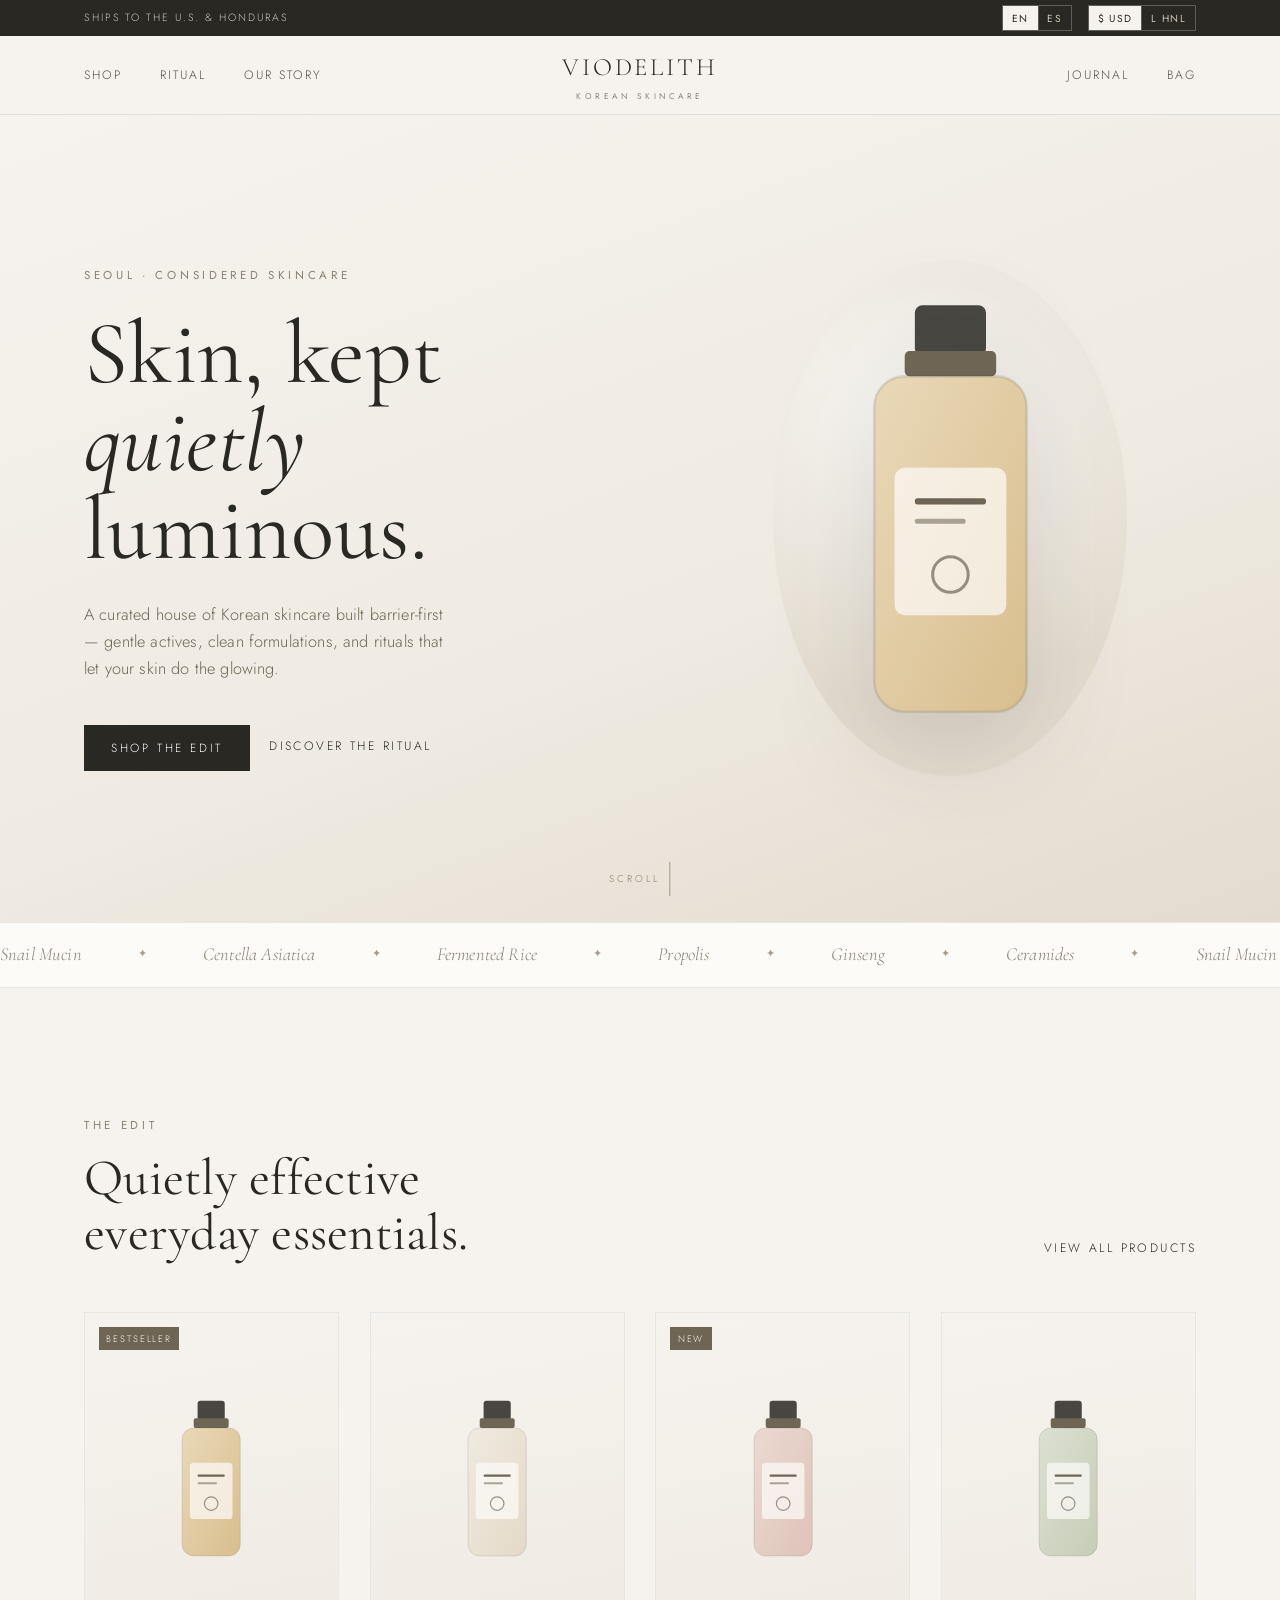
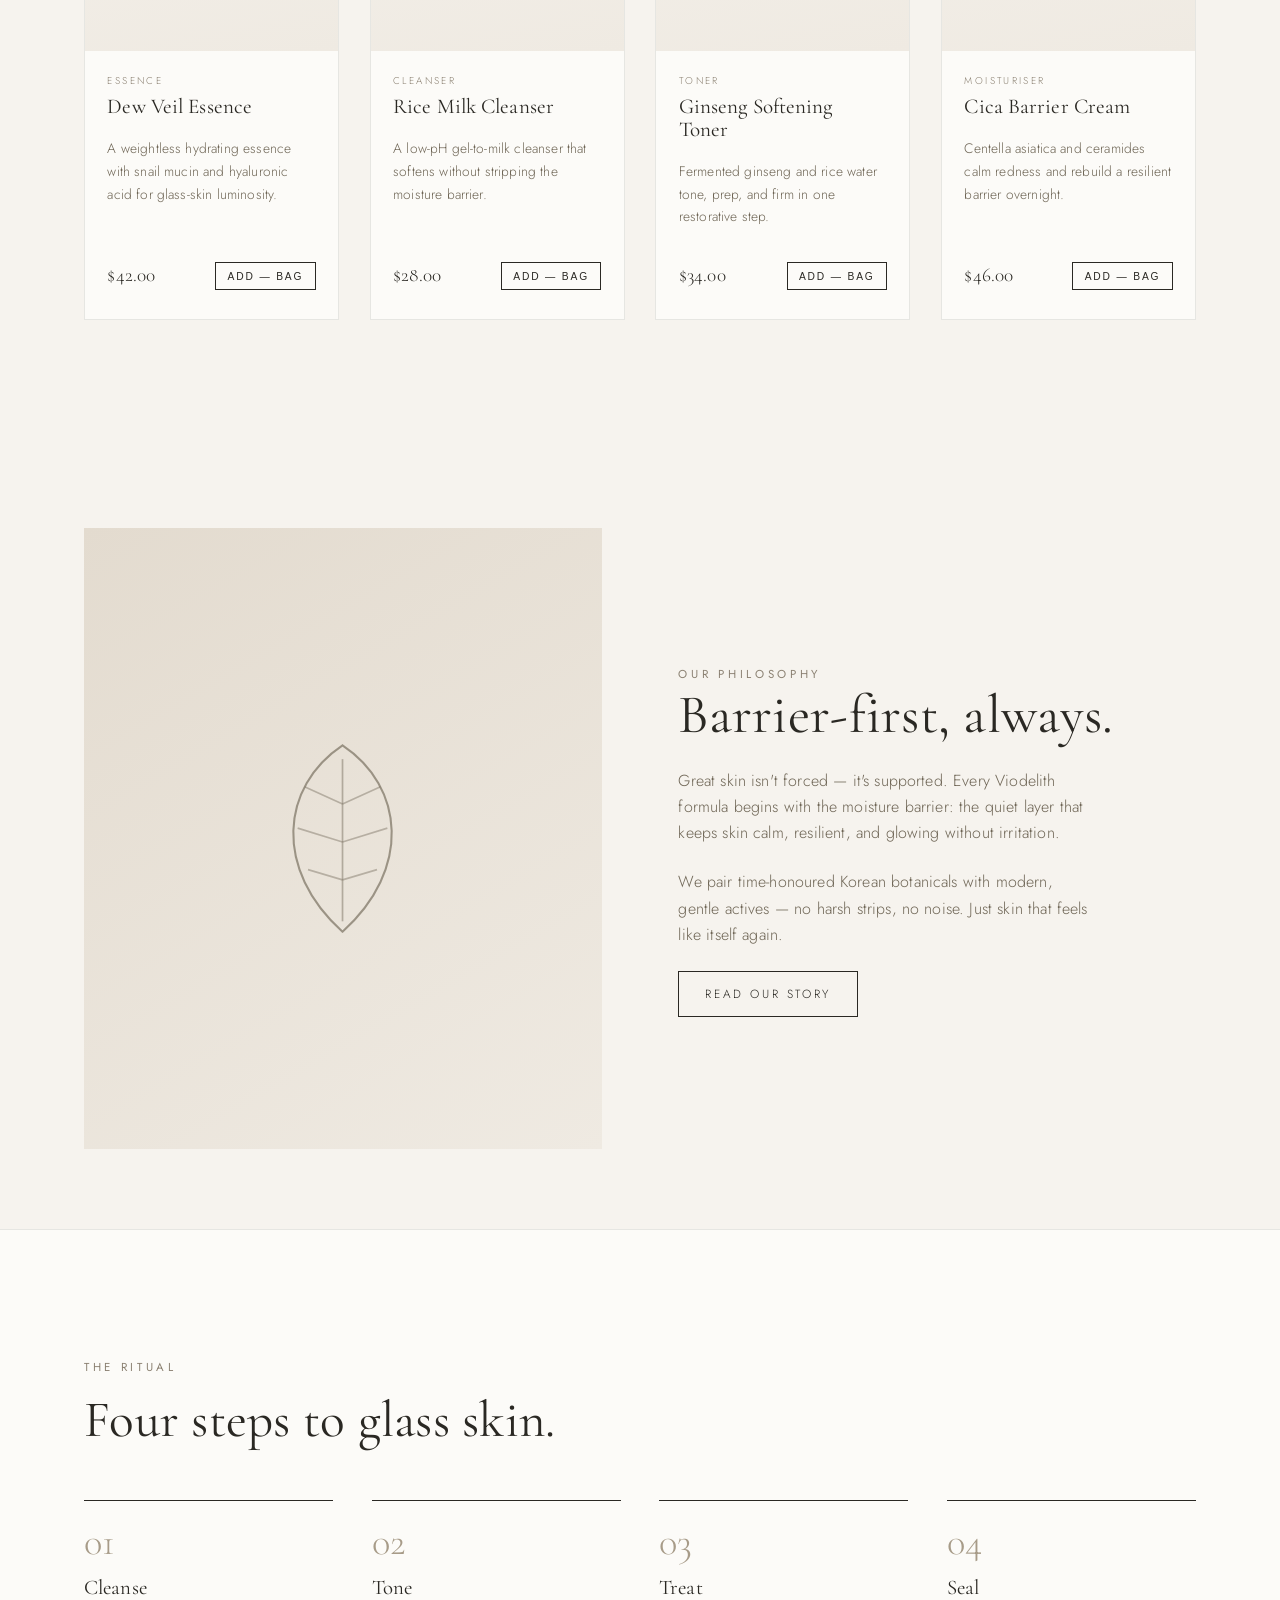
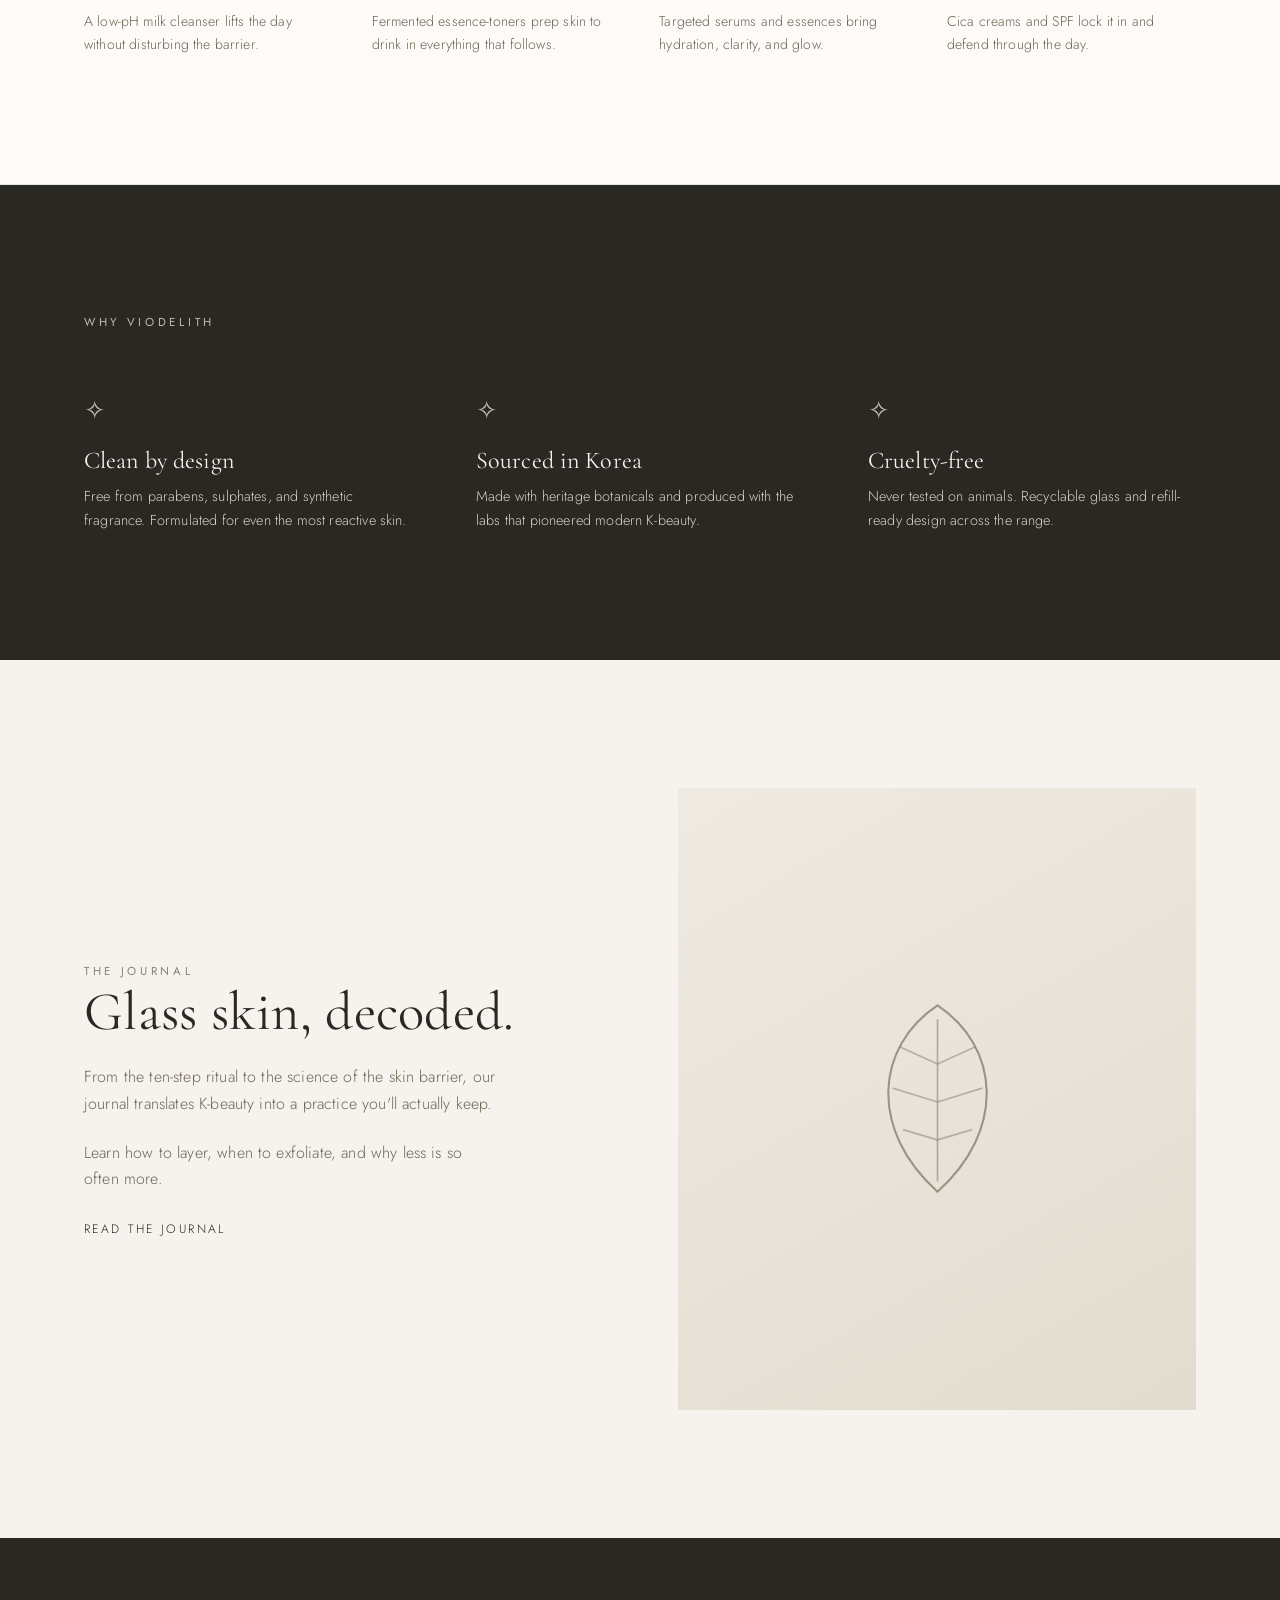
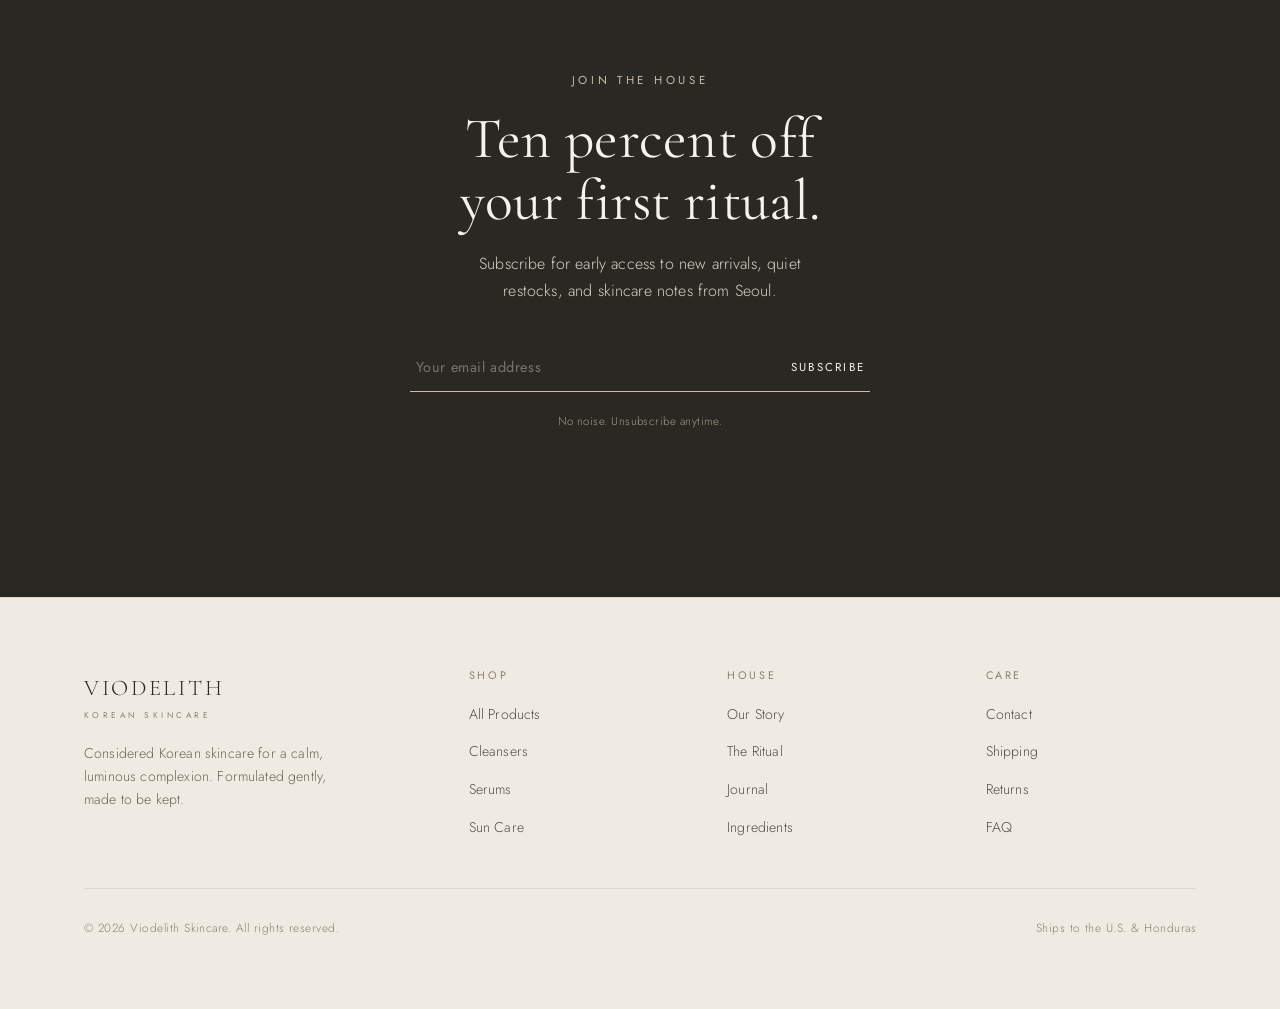
==== commit d96bd03f: "Add bilingual EN/ES and USD/HNL localization Introduce a localization layer so the storefront serves" ====
--- a/index.html
+++ b/index.html
@@ -13,19 +13,36 @@
 </head>
 <body>
 
+  <!-- Utility bar -->
+  <div class="utilbar">
+    <div class="wrap utilbar__inner">
+      <span class="utilbar__note" data-i18n="util.ships">Ships to the U.S. &amp; Honduras</span>
+      <div class="utilbar__controls">
+        <div class="seg" role="group" aria-label="Language" data-i18n-aria="util.language">
+          <button type="button" data-set-lang="en">EN</button>
+          <button type="button" data-set-lang="es">ES</button>
+        </div>
+        <div class="seg" role="group" aria-label="Currency" data-i18n-aria="util.currency">
+          <button type="button" data-set-currency="USD">$ USD</button>
+          <button type="button" data-set-currency="HNL">L HNL</button>
+        </div>
+      </div>
+    </div>
+  </div>
+
   <!-- Header -->
   <header class="site-header">
     <nav class="nav wrap" aria-label="Primary">
-      <button class="nav__toggle" aria-label="Menu"><span></span><span></span><span></span></button>
+      <button class="nav__toggle" aria-label="Menu" data-i18n-aria="menu"><span></span><span></span><span></span></button>
       <ul class="nav__links">
-        <li><a href="shop.html">Shop</a></li>
-        <li><a href="index.html#ritual">Ritual</a></li>
-        <li><a href="about.html">Our Story</a></li>
+        <li><a href="shop.html" data-i18n="nav.shop">Shop</a></li>
+        <li><a href="index.html#ritual" data-i18n="nav.ritual">Ritual</a></li>
+        <li><a href="about.html" data-i18n="nav.story">Our Story</a></li>
       </ul>
-      <a class="brand" href="index.html">Viodelith<small>Korean Skincare</small></a>
+      <a class="brand" href="index.html">Viodelith<small data-i18n="brand.tagline">Korean Skincare</small></a>
       <ul class="nav__links nav__links--right">
-        <li><a href="index.html#journal">Journal</a></li>
-        <li><a href="#" data-cart-open>Bag<span class="cart-count" data-cart-count style="display:none">0</span></a></li>
+        <li><a href="index.html#journal" data-i18n="nav.journal">Journal</a></li>
+        <li><a href="#" data-cart-open><span data-i18n="nav.bag">Bag</span><span class="cart-count" data-cart-count style="display:none">0</span></a></li>
       </ul>
     </nav>
   </header>
@@ -33,11 +50,11 @@
   <!-- Mobile menu -->
   <div class="mobile-menu">
     <ul>
-      <li><a href="shop.html">Shop</a></li>
-      <li><a href="index.html#ritual">Ritual</a></li>
-      <li><a href="about.html">Our Story</a></li>
-      <li><a href="index.html#journal">Journal</a></li>
-      <li><a href="#" data-cart-open>Bag</a></li>
+      <li><a href="shop.html" data-i18n="nav.shop">Shop</a></li>
+      <li><a href="index.html#ritual" data-i18n="nav.ritual">Ritual</a></li>
+      <li><a href="about.html" data-i18n="nav.story">Our Story</a></li>
+      <li><a href="index.html#journal" data-i18n="nav.journal">Journal</a></li>
+      <li><a href="#" data-cart-open data-i18n="nav.bag">Bag</a></li>
     </ul>
   </div>
 
@@ -46,25 +63,22 @@
     <section class="hero">
       <div class="hero__inner wrap">
         <div class="hero__copy">
-          <span class="eyebrow">Seoul · Considered Skincare</span>
-          <h1 class="hero__title">Skin, kept<br /><em>quietly</em> luminous.</h1>
-          <p class="hero__lede">A curated house of Korean skincare built barrier-first — gentle actives, clean formulations, and rituals that let your skin do the glowing.</p>
+          <span class="eyebrow" data-i18n="hero.eyebrow">Seoul · Considered Skincare</span>
+          <h1 class="hero__title" data-i18n-html="hero.title">Skin, kept<br /><em>quietly</em> luminous.</h1>
+          <p class="hero__lede" data-i18n="hero.lede">A curated house of Korean skincare built barrier-first — gentle actives, clean formulations, and rituals that let your skin do the glowing.</p>
           <div class="hero__actions">
-            <a href="shop.html" class="btn">Shop the Edit</a>
-            <a href="index.html#ritual" class="link-underline">Discover the Ritual</a>
+            <a href="shop.html" class="btn" data-i18n="hero.shop">Shop the Edit</a>
+            <a href="index.html#ritual" class="link-underline" data-i18n="hero.discover">Discover the Ritual</a>
           </div>
         </div>
         <div class="hero__art" data-bottle="amber"></div>
       </div>
-      <div class="hero__scroll">Scroll</div>
+      <div class="hero__scroll" data-i18n="hero.scroll">Scroll</div>
     </section>
 
     <!-- Ticker -->
     <div class="ticker" aria-hidden="true">
-      <div class="ticker__track">
-        <span>Snail Mucin</span><span>Centella Asiatica</span><span>Fermented Rice</span><span>Propolis</span><span>Ginseng</span><span>Ceramides</span>
-        <span>Snail Mucin</span><span>Centella Asiatica</span><span>Fermented Rice</span><span>Propolis</span><span>Ginseng</span><span>Ceramides</span>
-      </div>
+      <div class="ticker__track" data-ticker></div>
     </div>
 
     <!-- Featured products -->
@@ -72,10 +86,10 @@
       <div class="wrap">
         <div class="section__head reveal">
           <div>
-            <span class="eyebrow">The Edit</span>
-            <h2>Quietly effective<br />everyday essentials.</h2>
+            <span class="eyebrow" data-i18n="edit.eyebrow">The Edit</span>
+            <h2 data-i18n-html="edit.title">Quietly effective<br />everyday essentials.</h2>
           </div>
-          <a href="shop.html" class="link-underline">View all products</a>
+          <a href="shop.html" class="link-underline" data-i18n="edit.viewall">View all products</a>
         </div>
         <div class="grid-products" id="featured-grid"></div>
       </div>
@@ -86,11 +100,11 @@
       <div class="wrap split">
         <div class="split__media reveal" data-leaf></div>
         <div class="split__copy reveal">
-          <span class="eyebrow">Our Philosophy</span>
-          <h2>Barrier-first, always.</h2>
-          <p>Great skin isn't forced — it's supported. Every Viodelith formula begins with the moisture barrier: the quiet layer that keeps skin calm, resilient, and glowing without irritation.</p>
-          <p>We pair time-honoured Korean botanicals with modern, gentle actives — no harsh strips, no noise. Just skin that feels like itself again.</p>
-          <a href="about.html" class="btn btn--ghost">Read our story</a>
+          <span class="eyebrow" data-i18n="phil.eyebrow">Our Philosophy</span>
+          <h2 data-i18n="phil.title">Barrier-first, always.</h2>
+          <p data-i18n="phil.p1">Great skin isn't forced — it's supported. Every Viodelith formula begins with the moisture barrier: the quiet layer that keeps skin calm, resilient, and glowing without irritation.</p>
+          <p data-i18n="phil.p2">We pair time-honoured Korean botanicals with modern, gentle actives — no harsh strips, no noise. Just skin that feels like itself again.</p>
+          <a href="about.html" class="btn btn--ghost" data-i18n="phil.cta">Read our story</a>
         </div>
       </div>
     </section>
@@ -100,15 +114,15 @@
       <div class="wrap">
         <div class="section__head reveal">
           <div>
-            <span class="eyebrow">The Ritual</span>
-            <h2>Four steps to glass skin.</h2>
+            <span class="eyebrow" data-i18n="ritual.eyebrow">The Ritual</span>
+            <h2 data-i18n="ritual.title">Four steps to glass skin.</h2>
           </div>
         </div>
         <div class="steps">
-          <div class="step reveal"><div class="step__num">01</div><h3>Cleanse</h3><p>A low-pH milk cleanser lifts the day without disturbing the barrier.</p></div>
-          <div class="step reveal"><div class="step__num">02</div><h3>Tone</h3><p>Fermented essence-toners prep skin to drink in everything that follows.</p></div>
-          <div class="step reveal"><div class="step__num">03</div><h3>Treat</h3><p>Targeted serums and essences bring hydration, clarity, and glow.</p></div>
-          <div class="step reveal"><div class="step__num">04</div><h3>Seal</h3><p>Cica creams and SPF lock it in and defend through the day.</p></div>
+          <div class="step reveal"><div class="step__num">01</div><h3 data-i18n="step1.title">Cleanse</h3><p data-i18n="step1.desc">A low-pH milk cleanser lifts the day without disturbing the barrier.</p></div>
+          <div class="step reveal"><div class="step__num">02</div><h3 data-i18n="step2.title">Tone</h3><p data-i18n="step2.desc">Fermented essence-toners prep skin to drink in everything that follows.</p></div>
+          <div class="step reveal"><div class="step__num">03</div><h3 data-i18n="step3.title">Treat</h3><p data-i18n="step3.desc">Targeted serums and essences bring hydration, clarity, and glow.</p></div>
+          <div class="step reveal"><div class="step__num">04</div><h3 data-i18n="step4.title">Seal</h3><p data-i18n="step4.desc">Cica creams and SPF lock it in and defend through the day.</p></div>
         </div>
       </div>
     </section>
@@ -117,12 +131,12 @@
     <section class="section band">
       <div class="wrap">
         <div class="section__head reveal" style="margin-bottom:2.6rem;">
-          <div><span class="eyebrow" style="color:var(--stone)">Why Viodelith</span></div>
+          <div><span class="eyebrow" style="color:var(--stone)" data-i18n="values.eyebrow">Why Viodelith</span></div>
         </div>
         <div class="values">
-          <div class="value reveal"><span class="mark">✧</span><h3>Clean by design</h3><p>Free from parabens, sulphates, and synthetic fragrance. Formulated for even the most reactive skin.</p></div>
-          <div class="value reveal"><span class="mark">✧</span><h3>Sourced in Korea</h3><p>Made with heritage botanicals and produced with the labs that pioneered modern K-beauty.</p></div>
-          <div class="value reveal"><span class="mark">✧</span><h3>Cruelty-free</h3><p>Never tested on animals. Recyclable glass and refill-ready design across the range.</p></div>
+          <div class="value reveal"><span class="mark">✧</span><h3 data-i18n="val1.title">Clean by design</h3><p data-i18n="val1.desc">Free from parabens, sulphates, and synthetic fragrance. Formulated for even the most reactive skin.</p></div>
+          <div class="value reveal"><span class="mark">✧</span><h3 data-i18n="val2.title">Sourced in Korea</h3><p data-i18n="val2.desc">Made with heritage botanicals and produced with the labs that pioneered modern K-beauty.</p></div>
+          <div class="value reveal"><span class="mark">✧</span><h3 data-i18n="val3.title">Cruelty-free</h3><p data-i18n="val3.desc">Never tested on animals. Recyclable glass and refill-ready design across the range.</p></div>
         </div>
       </div>
     </section>
@@ -132,11 +146,11 @@
       <div class="wrap split split--reverse">
         <div class="split__media reveal" data-leaf style="background:linear-gradient(150deg,var(--paper-2),var(--sand));"></div>
         <div class="split__copy reveal">
-          <span class="eyebrow">The Journal</span>
-          <h2>Glass skin, decoded.</h2>
-          <p>From the ten-step ritual to the science of the skin barrier, our journal translates K-beauty into a practice you'll actually keep.</p>
-          <p>Learn how to layer, when to exfoliate, and why less is so often more.</p>
-          <a href="#" class="link-underline">Read the Journal</a>
+          <span class="eyebrow" data-i18n="journal.eyebrow">The Journal</span>
+          <h2 data-i18n="journal.title">Glass skin, decoded.</h2>
+          <p data-i18n="journal.p1">From the ten-step ritual to the science of the skin barrier, our journal translates K-beauty into a practice you'll actually keep.</p>
+          <p data-i18n="journal.p2">Learn how to layer, when to exfoliate, and why less is so often more.</p>
+          <a href="#" class="link-underline" data-i18n="journal.cta">Read the Journal</a>
         </div>
       </div>
     </section>
@@ -144,14 +158,14 @@
     <!-- Newsletter -->
     <section class="section band">
       <div class="wrap newsletter">
-        <span class="eyebrow reveal" style="color:var(--stone)">Join the House</span>
-        <h2 class="reveal" style="color:var(--paper); margin-top:1rem;">Ten percent off your first ritual.</h2>
-        <p class="reveal" style="color:#d8d1c4;">Subscribe for early access to new arrivals, quiet restocks, and skincare notes from Seoul.</p>
+        <span class="eyebrow reveal" style="color:var(--stone)" data-i18n="news.eyebrow">Join the House</span>
+        <h2 class="reveal" style="color:var(--paper); margin-top:1rem;" data-i18n="news.title">Ten percent off your first ritual.</h2>
+        <p class="reveal" style="color:#d8d1c4;" data-i18n="news.p">Subscribe for early access to new arrivals, quiet restocks, and skincare notes from Seoul.</p>
         <form class="newsletter__form reveal" style="border-color:var(--stone);">
-          <input type="email" placeholder="Your email address" aria-label="Email address" required style="color:var(--paper);" />
-          <button type="submit" style="color:var(--paper);">Subscribe</button>
+          <input type="email" placeholder="Your email address" aria-label="Email address" data-i18n-ph="news.placeholder" data-i18n-aria="news.placeholder" required style="color:var(--paper);" />
+          <button type="submit" style="color:var(--paper);" data-i18n="news.subscribe">Subscribe</button>
         </form>
-        <p class="newsletter__note reveal" style="color:var(--clay);">No noise. Unsubscribe anytime.</p>
+        <p class="newsletter__note reveal" style="color:var(--clay);" data-i18n="news.note">No noise. Unsubscribe anytime.</p>
       </div>
     </section>
   </main>
@@ -161,22 +175,23 @@
     <div class="wrap">
       <div class="footer__grid">
         <div class="footer__brand">
-          <a class="brand" href="index.html" style="text-align:left;">Viodelith<small>Korean Skincare</small></a>
-          <p>Considered Korean skincare for a calm, luminous complexion. Formulated gently, made to be kept.</p>
+          <a class="brand" href="index.html" style="text-align:left;">Viodelith<small data-i18n="brand.tagline">Korean Skincare</small></a>
+          <p data-i18n="footer.tagline">Considered Korean skincare for a calm, luminous complexion. Formulated gently, made to be kept.</p>
         </div>
-        <div class="footer__col"><h4>Shop</h4><ul><li><a href="shop.html">All Products</a></li><li><a href="shop.html">Cleansers</a></li><li><a href="shop.html">Serums</a></li><li><a href="shop.html">Sun Care</a></li></ul></div>
-        <div class="footer__col"><h4>House</h4><ul><li><a href="about.html">Our Story</a></li><li><a href="index.html#ritual">The Ritual</a></li><li><a href="index.html#journal">Journal</a></li><li><a href="#">Ingredients</a></li></ul></div>
-        <div class="footer__col"><h4>Care</h4><ul><li><a href="#">Contact</a></li><li><a href="#">Shipping</a></li><li><a href="#">Returns</a></li><li><a href="#">FAQ</a></li></ul></div>
+        <div class="footer__col"><h4 data-i18n="footer.shop">Shop</h4><ul><li><a href="shop.html" data-i18n="footer.allproducts">All Products</a></li><li><a href="shop.html" data-i18n="footer.cleansers">Cleansers</a></li><li><a href="shop.html" data-i18n="footer.serums">Serums</a></li><li><a href="shop.html" data-i18n="footer.suncare">Sun Care</a></li></ul></div>
+        <div class="footer__col"><h4 data-i18n="footer.house">House</h4><ul><li><a href="about.html" data-i18n="nav.story">Our Story</a></li><li><a href="index.html#ritual" data-i18n="ritual.eyebrow">The Ritual</a></li><li><a href="index.html#journal" data-i18n="nav.journal">Journal</a></li><li><a href="#" data-i18n="footer.ingredients">Ingredients</a></li></ul></div>
+        <div class="footer__col"><h4 data-i18n="footer.care">Care</h4><ul><li><a href="#" data-i18n="footer.contact">Contact</a></li><li><a href="#" data-i18n="footer.shipping">Shipping</a></li><li><a href="#" data-i18n="footer.returns">Returns</a></li><li><a href="#" data-i18n="footer.faq">FAQ</a></li></ul></div>
       </div>
       <div class="footer__bottom">
-        <span>© <span id="year">2026</span> Viodelith Skincare. All rights reserved.</span>
-        <span>Seoul · London · Worldwide shipping</span>
+        <span>© <span id="year">2026</span> Viodelith Skincare. <span data-i18n="footer.rights">All rights reserved.</span></span>
+        <span data-i18n="footer.locations">Ships to the U.S. &amp; Honduras</span>
       </div>
     </div>
   </footer>
 
   <script src="config.js"></script>
   <script src="commerce.js"></script>
+  <script src="i18n.js"></script>
   <script src="script.js"></script>
 </body>
 </html>
--- a/styles.css
+++ b/styles.css
@@ -116,6 +116,23 @@
   transition: transform .5s var(--ease);
 }
 .link-underline:hover::after { transform: scaleX(1); transform-origin: left; }
+
+/* =========================================================
+   Utility bar (shipping note + language/currency toggles)
+   ========================================================= */
+.utilbar { background: var(--ink); color: var(--paper); }
+.utilbar__inner { display: flex; align-items: center; justify-content: space-between; min-height: 36px; gap: 1rem; }
+.utilbar__note { font-size: 0.66rem; letter-spacing: 0.18em; text-transform: uppercase; color: #cfc7b8; }
+.utilbar__controls { display: flex; gap: 1rem; align-items: center; }
+.seg { display: inline-flex; border: 1px solid rgba(246,243,238,.26); }
+.seg button {
+  background: transparent; border: 0; color: #cfc7b8;
+  font-family: var(--sans); font-size: 0.64rem; letter-spacing: 0.14em; text-transform: uppercase;
+  padding: .4em .85em; cursor: pointer; transition: background .3s var(--ease), color .3s var(--ease);
+}
+.seg button + button { border-left: 1px solid rgba(246,243,238,.26); }
+.seg button:hover { color: var(--paper); }
+.seg button.is-active { background: var(--paper); color: var(--ink); }
 
 /* =========================================================
    Header
@@ -629,6 +646,11 @@
   .footer__brand { grid-column: 1 / -1; }
   .stat-row { grid-template-columns: 1fr; gap: 2.4rem; }
 }
+@media (max-width: 620px) {
+  .utilbar__note { display: none; }
+  .utilbar__inner { justify-content: center; }
+  .utilbar__controls { gap: .8rem; }
+}
 @media (max-width: 460px) {
   .grid-products { grid-template-columns: 1fr; }
   .hero__actions { flex-direction: column; align-items: stretch; }
